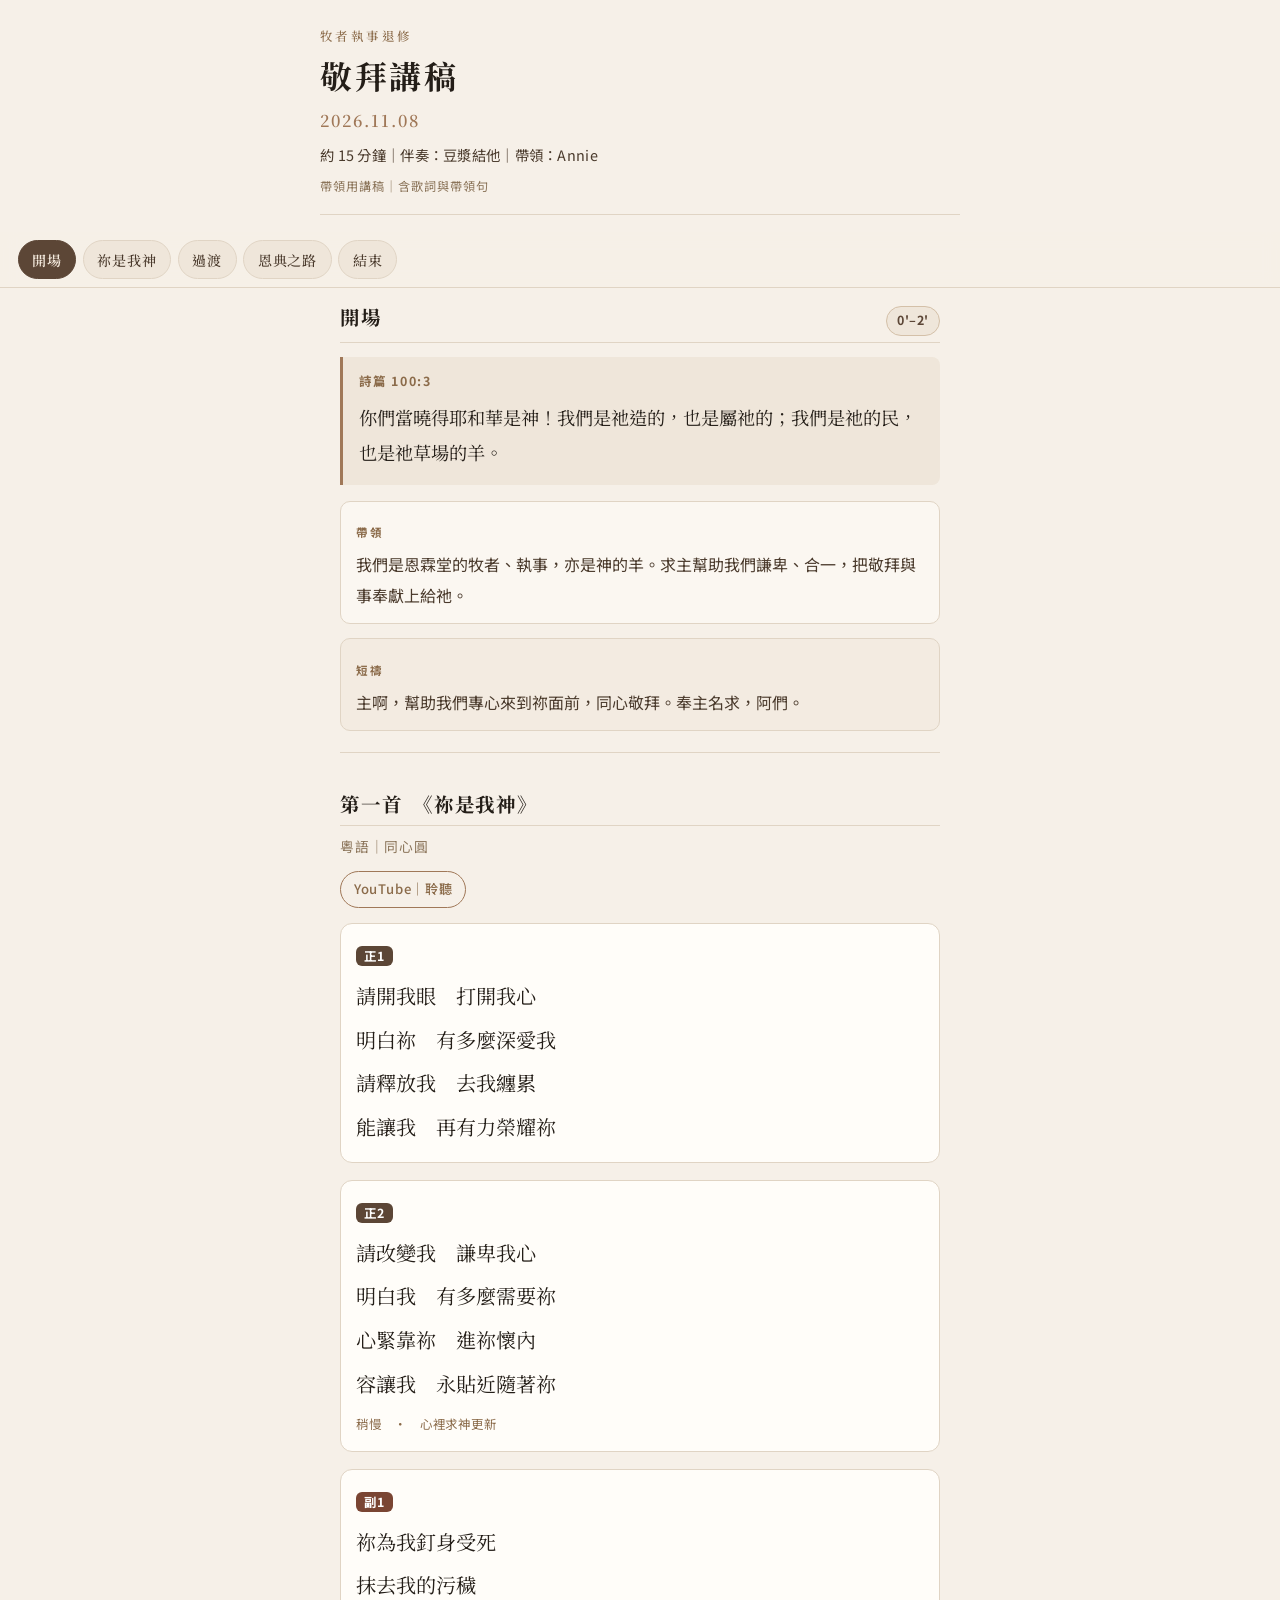
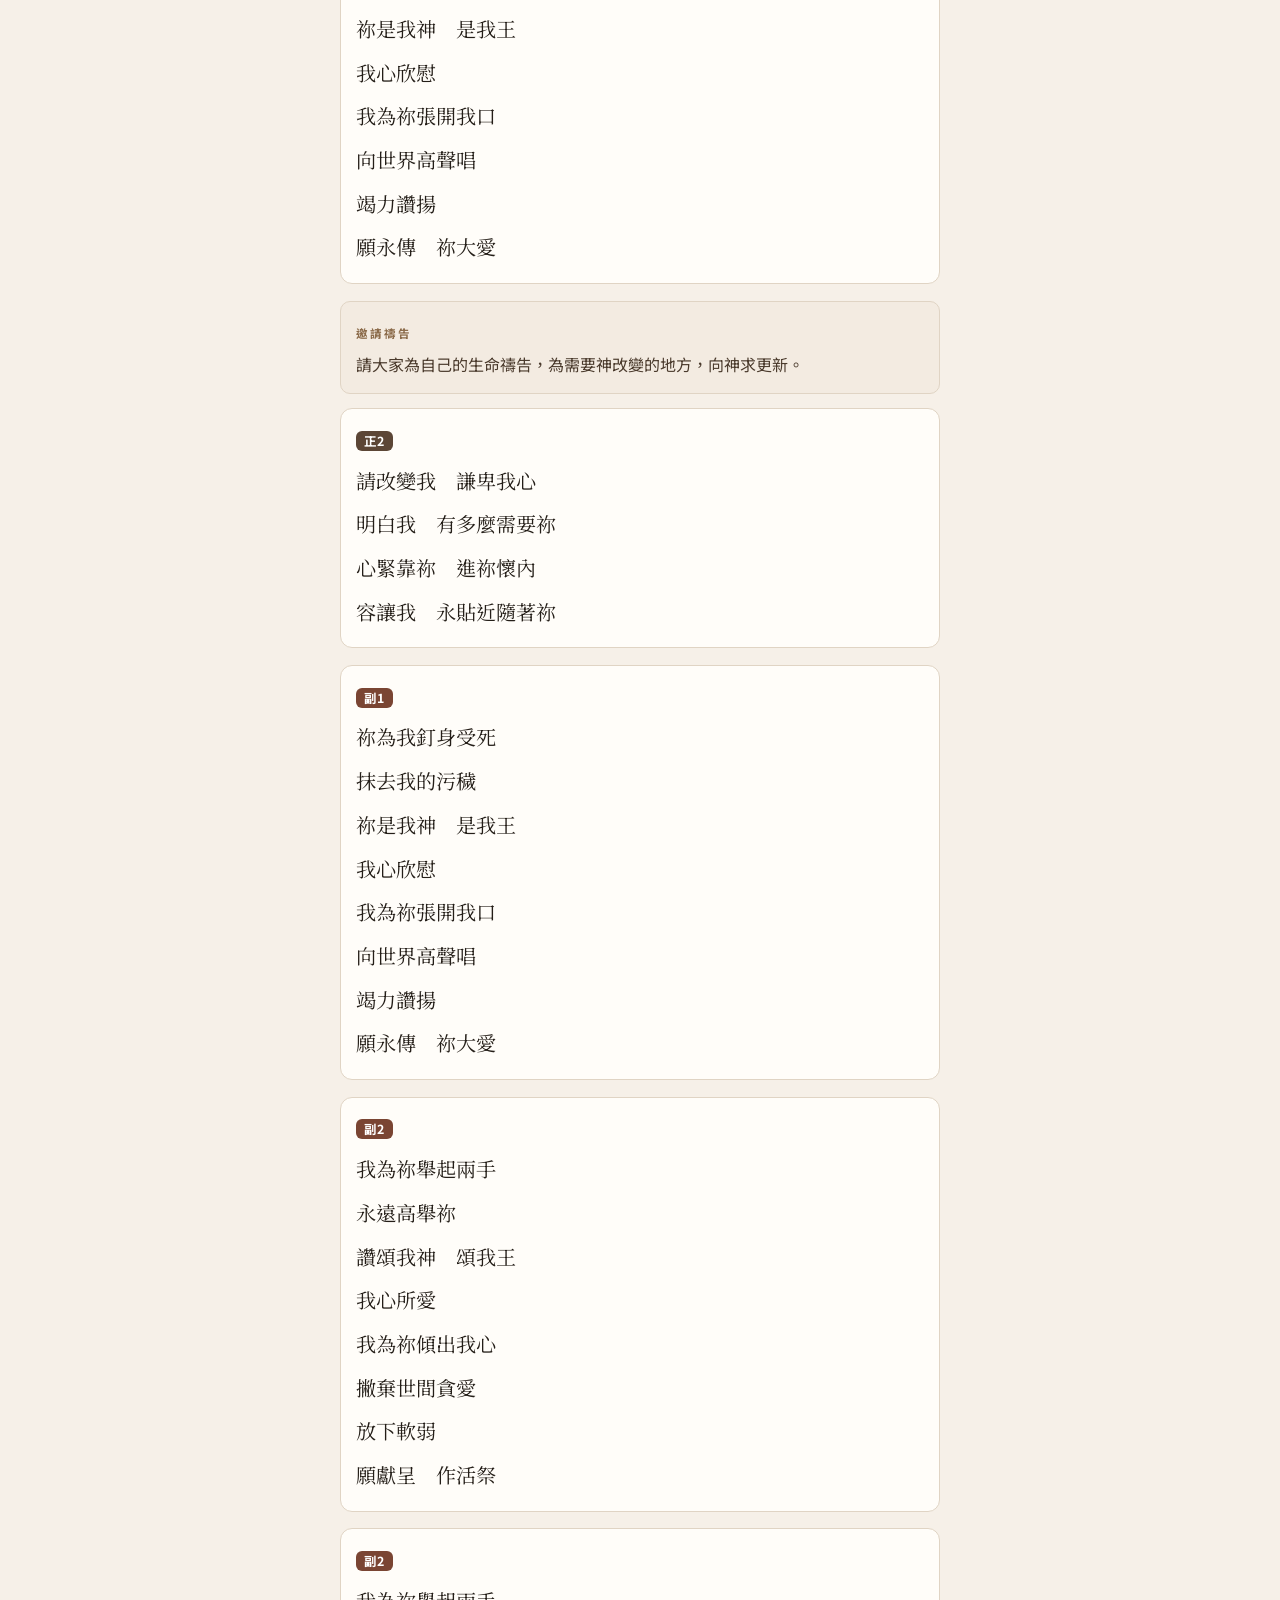
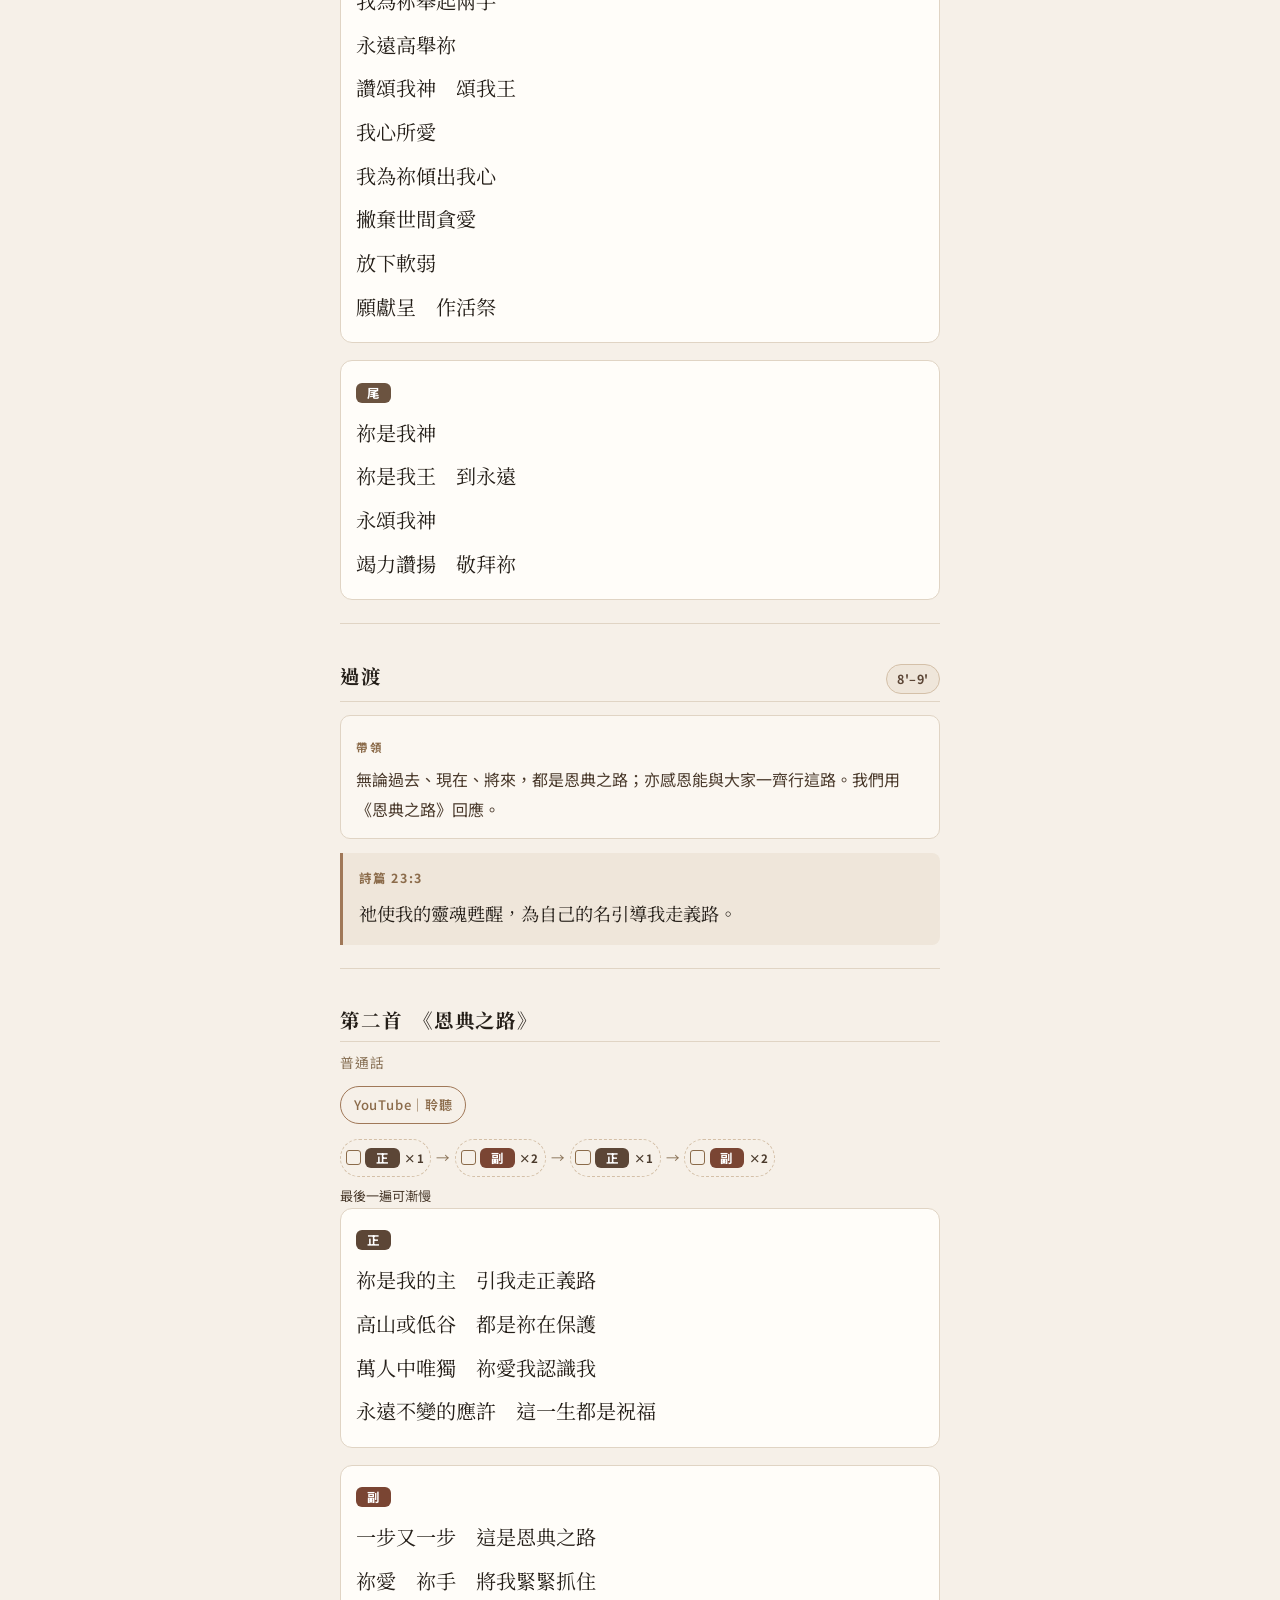
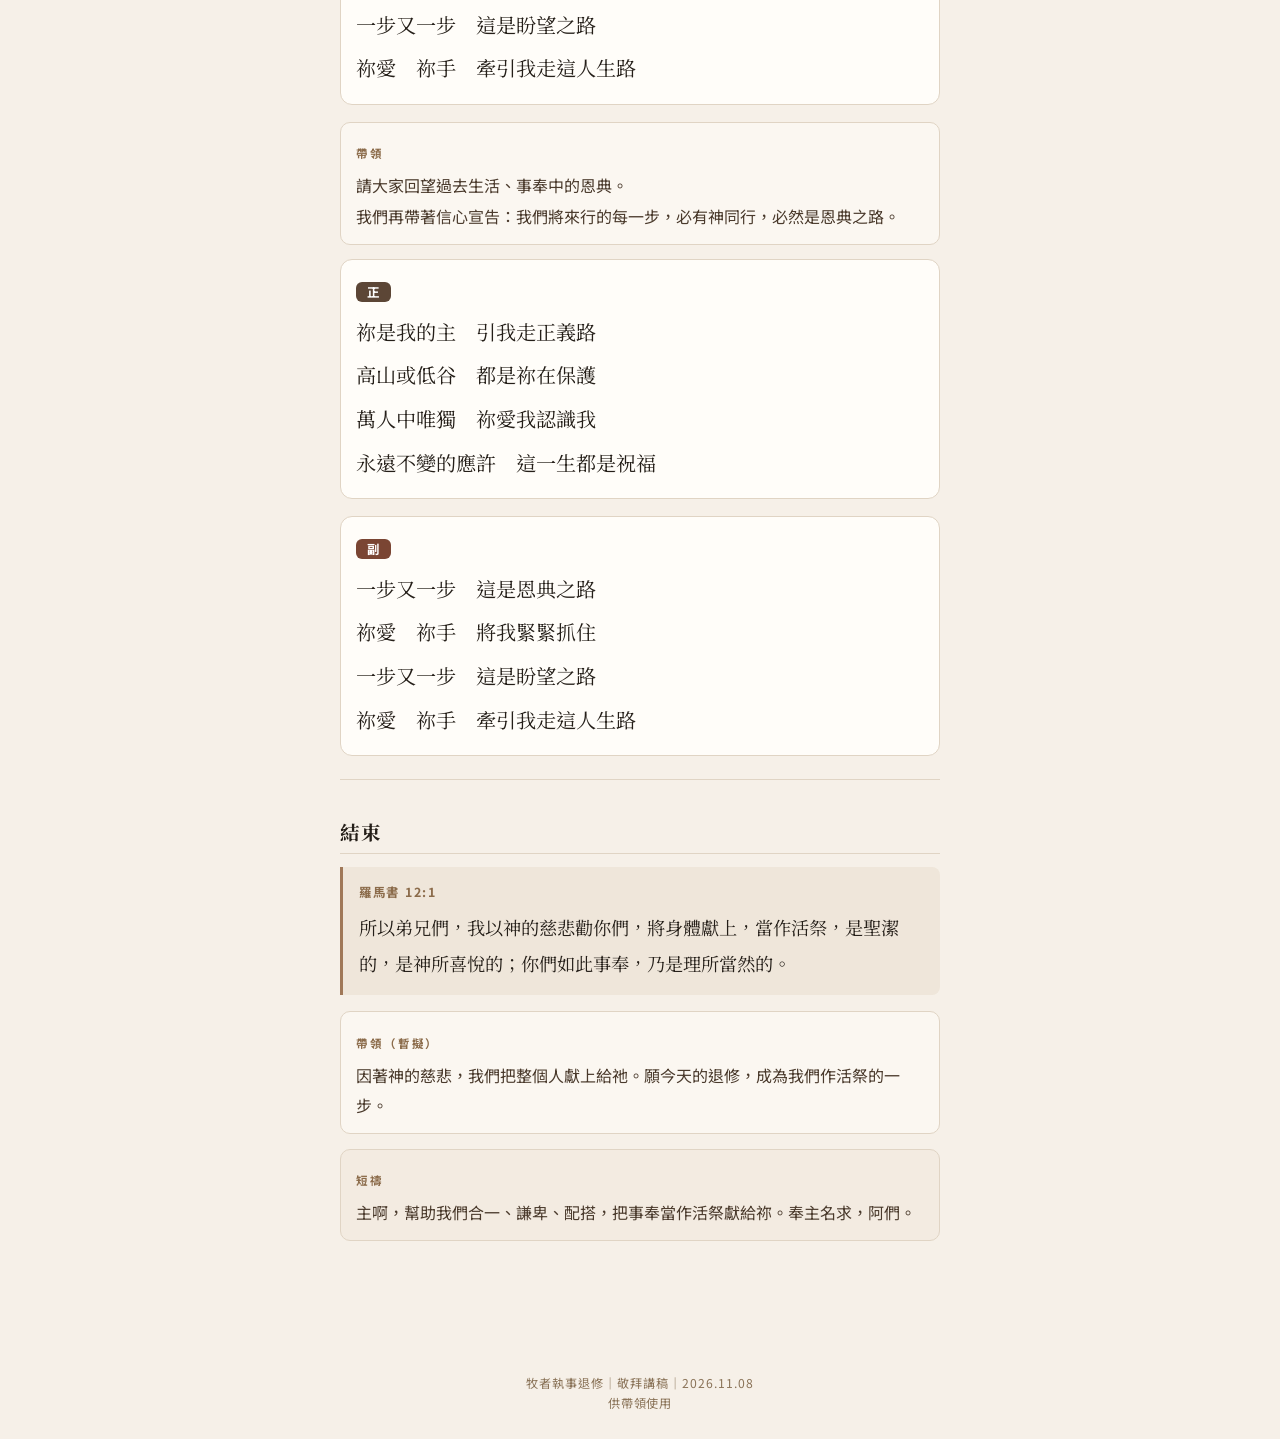
==== index.html @ 61a7cfb9 "Remove song1 opening lead-in line" ====
<!DOCTYPE html>
<html lang="zh-Hant">
<head>
  <meta charset="UTF-8" />
  <meta name="viewport" content="width=device-width, initial-scale=1, viewport-fit=cover" />
  <meta name="theme-color" content="#5c4636" />
  <meta name="apple-mobile-web-app-capable" content="yes" />
  <meta name="apple-mobile-web-app-status-bar-style" content="default" />
  <meta name="description" content="牧者執事退修｜敬拜講稿｜2026.11.08｜帶領：Annie" />
  <title>牧者執事退修｜敬拜講稿｜2026.11.08</title>
  <link rel="preconnect" href="https://fonts.googleapis.com" />
  <link rel="preconnect" href="https://fonts.gstatic.com" crossorigin />
  <link href="https://fonts.googleapis.com/css2?family=Noto+Sans+TC:wght@400;500;700&family=Noto+Serif+TC:wght@400;600;700&display=swap" rel="stylesheet" />
  <link rel="stylesheet" href="styles.css?v=20261108g" />
</head>
<body>
  <header class="app-header" id="top">
    <div class="header-inner">
      <p class="eyebrow">牧者執事退修</p>
      <h1 class="app-title">敬拜講稿</h1>
      <p class="app-date">2026.11.08</p>
      <p class="app-meta">約 15 分鐘｜伴奏：豆漿結他｜帶領：Annie</p>
      <p class="app-note">帶領用講稿｜含歌詞與帶領句</p>
    </div>
  </header>

  <nav class="nav-chips" id="nav" aria-label="快速導覽">
    <a href="#open">開場</a>
    <a href="#song1">祢是我神</a>
    <a href="#transit">過渡</a>
    <a href="#song2">恩典之路</a>
    <a href="#close">結束</a>
  </nav>

  <main>
    <!-- 開場 -->
    <section class="section" id="open">
      <div class="section-head">
        <h2 class="section-title">開場</h2>
        <span class="time-badge">0'–2'</span>
      </div>

      <blockquote class="scripture">
        <cite>詩篇 100:3</cite>
        <p>你們當曉得耶和華是神！我們是祂造的，也是屬祂的；我們是祂的民，也是祂草場的羊。</p>
      </blockquote>

      <div class="cue">
        <span class="cue-label">帶領</span>
        <p>我們是恩霖堂的牧者、執事，亦是神的羊。求主幫助我們謙卑、合一，把敬拜與事奉獻上給祂。</p>
      </div>

      <div class="cue cue-pray">
        <span class="cue-label">短禱</span>
        <p>主啊，幫助我們專心來到祢面前，同心敬拜。奉主名求，阿們。</p>
      </div>
    </section>

    <!-- 第一首 -->
    <section class="section song-section" id="song1">
      <div class="section-head">
        <h2 class="section-title">第一首　《祢是我神》</h2>
      </div>
      <p class="song-meta">粵語｜同心圓</p>
      <p class="yt-link"><a href="https://www.youtube.com/watch?v=3ne_YTWSacU" target="_blank" rel="noopener noreferrer">YouTube｜聆聽</a></p>


      <article class="lyric-block" id="lyric-s1-z1">
        <span class="badge badge-zheng">正1</span>
        <div class="lyrics">
          <p>請開我眼　打開我心</p>
          <p>明白祢　有多麼深愛我</p>
          <p>請釋放我　去我纏累</p>
          <p>能讓我　再有力榮耀祢</p>
        </div>
      </article>

      <article class="lyric-block" id="lyric-s1-z2a">
        <span class="badge badge-zheng">正2</span>
        <div class="lyrics">
          <p>請改變我　謙卑我心</p>
          <p>明白我　有多麼需要祢</p>
          <p>心緊靠祢　進祢懷內</p>
          <p>容讓我　永貼近隨著祢</p>
        </div>
        <p class="lyric-hint">稍慢　·　心裡求神更新</p>
      </article>

      <article class="lyric-block" id="lyric-s1-f1a">
        <span class="badge badge-fu">副1</span>
        <div class="lyrics">
          <p>祢為我釘身受死</p>
          <p>抹去我的污穢</p>
          <p>祢是我神　是我王</p>
          <p>我心欣慰</p>
          <p>我為祢張開我口</p>
          <p>向世界高聲唱</p>
          <p>竭力讚揚</p>
          <p>願永傳　祢大愛</p>
        </div>
      </article>

      <div class="cue cue-pray">
        <span class="cue-label">邀請禱告</span>
        <p>請大家為自己的生命禱告，為需要神改變的地方，向神求更新。</p>
      </div>

      <article class="lyric-block" id="lyric-s1-z2b">
        <span class="badge badge-zheng">正2</span>
        <div class="lyrics">
          <p>請改變我　謙卑我心</p>
          <p>明白我　有多麼需要祢</p>
          <p>心緊靠祢　進祢懷內</p>
          <p>容讓我　永貼近隨著祢</p>
        </div>
      </article>

      <article class="lyric-block" id="lyric-s1-f1b">
        <span class="badge badge-fu">副1</span>
        <div class="lyrics">
          <p>祢為我釘身受死</p>
          <p>抹去我的污穢</p>
          <p>祢是我神　是我王</p>
          <p>我心欣慰</p>
          <p>我為祢張開我口</p>
          <p>向世界高聲唱</p>
          <p>竭力讚揚</p>
          <p>願永傳　祢大愛</p>
        </div>
      </article>

      <article class="lyric-block" id="lyric-s1-f2a">
        <span class="badge badge-fu">副2</span>
        <div class="lyrics">
          <p>我為祢舉起兩手</p>
          <p>永遠高舉祢</p>
          <p>讚頌我神　頌我王</p>
          <p>我心所愛</p>
          <p>我為祢傾出我心</p>
          <p>撇棄世間貪愛</p>
          <p>放下軟弱</p>
          <p>願獻呈　作活祭</p>
        </div>
      </article>

      <article class="lyric-block" id="lyric-s1-f2b">
        <span class="badge badge-fu">副2</span>
        <div class="lyrics">
          <p>我為祢舉起兩手</p>
          <p>永遠高舉祢</p>
          <p>讚頌我神　頌我王</p>
          <p>我心所愛</p>
          <p>我為祢傾出我心</p>
          <p>撇棄世間貪愛</p>
          <p>放下軟弱</p>
          <p>願獻呈　作活祭</p>
        </div>
      </article>

      <article class="lyric-block" id="lyric-s1-end">
        <span class="badge badge-end">尾</span>
        <div class="lyrics">
          <p>祢是我神</p>
          <p>祢是我王　到永遠</p>
          <p>永頌我神</p>
          <p>竭力讚揚　敬拜祢</p>
        </div>
      </article>
    </section>

    <!-- 過渡 -->
    <section class="section" id="transit">
      <div class="section-head">
        <h2 class="section-title">過渡</h2>
        <span class="time-badge">8'–9'</span>
      </div>

      <div class="cue">
        <span class="cue-label">帶領</span>
        <p>無論過去、現在、將來，都是恩典之路；亦感恩能與大家一齊行這路。我們用《恩典之路》回應。</p>
      </div>

      <blockquote class="scripture">
        <cite>詩篇 23:3</cite>
        <p>祂使我的靈魂甦醒，為自己的名引導我走義路。</p>
      </blockquote>
    </section>

    <!-- 第二首 -->
    <section class="section song-section" id="song2">
      <div class="section-head">
        <h2 class="section-title">第二首　《恩典之路》</h2>
      </div>
      <p class="song-meta">普通話</p>
      <p class="yt-link"><a href="https://www.youtube.com/watch?v=YaJ5gof0YNQ" target="_blank" rel="noopener noreferrer">YouTube｜聆聽</a></p>

        <ol class="order-list">
          <li><button type="button" class="order-step" data-target="lyric-s2-z" aria-pressed="false"><span class="step-mark" aria-hidden="true"></span><span class="badge badge-zheng">正</span><span class="step-count">×1</span></button></li>
          <li class="order-arrow" aria-hidden="true">→</li>
          <li><button type="button" class="order-step" data-target="lyric-s2-f" aria-pressed="false"><span class="step-mark" aria-hidden="true"></span><span class="badge badge-fu">副</span><span class="step-count">×2</span></button></li>
          <li class="order-arrow" aria-hidden="true">→</li>
          <li><button type="button" class="order-step" data-target="lyric-s2-z" aria-pressed="false"><span class="step-mark" aria-hidden="true"></span><span class="badge badge-zheng">正</span><span class="step-count">×1</span></button></li>
          <li class="order-arrow" aria-hidden="true">→</li>
          <li><button type="button" class="order-step" data-target="lyric-s2-f" aria-pressed="false"><span class="step-mark" aria-hidden="true"></span><span class="badge badge-fu">副</span><span class="step-count">×2</span></button></li>
        </ol>
        <p class="order-note">最後一遍可漸慢</p>
      </div>

      <article class="lyric-block" id="lyric-s2-za">
        <span class="badge badge-zheng">正</span>
        <div class="lyrics">
          <p>祢是我的主　引我走正義路</p>
          <p>高山或低谷　都是祢在保護</p>
          <p>萬人中唯獨　祢愛我認識我</p>
          <p>永遠不變的應許　這一生都是祝福</p>
        </div>
      </article>

      <article class="lyric-block" id="lyric-s2-fa">
        <span class="badge badge-fu">副</span>
        <div class="lyrics">
          <p>一步又一步　這是恩典之路</p>
          <p>祢愛　祢手　將我緊緊抓住</p>
          <p>一步又一步　這是盼望之路</p>
          <p>祢愛　祢手　牽引我走這人生路</p>
        </div>
      </article>

      <div class="cue">
        <span class="cue-label">帶領</span>
        <p>請大家回望過去生活、事奉中的恩典。</p>
        <p>我們再帶著信心宣告：我們將來行的每一步，必有神同行，必然是恩典之路。</p>
      </div>

      <article class="lyric-block" id="lyric-s2-zb">
        <span class="badge badge-zheng">正</span>
        <div class="lyrics">
          <p>祢是我的主　引我走正義路</p>
          <p>高山或低谷　都是祢在保護</p>
          <p>萬人中唯獨　祢愛我認識我</p>
          <p>永遠不變的應許　這一生都是祝福</p>
        </div>
      </article>

      <article class="lyric-block" id="lyric-s2-fb">
        <span class="badge badge-fu">副</span>
        <div class="lyrics">
          <p>一步又一步　這是恩典之路</p>
          <p>祢愛　祢手　將我緊緊抓住</p>
          <p>一步又一步　這是盼望之路</p>
          <p>祢愛　祢手　牽引我走這人生路</p>
        </div>
      </article>
    </section>

    <!-- 結束 -->
    <section class="section" id="close">
      <div class="section-head">
        <h2 class="section-title">結束</h2>
      </div>

      <blockquote class="scripture">
        <cite>羅馬書 12:1</cite>
        <p>所以弟兄們，我以神的慈悲勸你們，將身體獻上，當作活祭，是聖潔的，是神所喜悅的；你們如此事奉，乃是理所當然的。</p>
      </blockquote>

      <div class="cue">
        <span class="cue-label">帶領（暫擬）</span>
        <p>因著神的慈悲，我們把整個人獻上給祂。願今天的退修，成為我們作活祭的一步。</p>
      </div>

      <div class="cue cue-pray">
        <span class="cue-label">短禱</span>
        <p>主啊，幫助我們合一、謙卑、配搭，把事奉當作活祭獻給祢。奉主名求，阿們。</p>
      </div>
    </section>
  </main>

  <footer class="app-footer">
    <p>牧者執事退修｜敬拜講稿｜2026.11.08</p>
    <p>供帶領使用</p>
  </footer>

  <script src="app.js?v=20261108g"></script>
</body>
</html>
---- styles.css ----
/* 牧者執事退修｜敬拜講稿｜2026.11.08｜帶領用手機講稿 */
:root {
  --paper: #F6F0E8;
  --paper-soft: #efe6da;
  --ink: #241e18;
  --ink-soft: #4a3a2c;
  --muted: #8a7358;
  --spine: #5c4636;
  --spine-text: #f3e9dc;
  --accent: #a07858;
  --accent-deep: #8b6b4a;
  --fu: #7a4533;
  --end: #6b5340;
  --rule: #e0d4c4;
  --line: #d4c0a8;
  --now: #d9c4a0;
  --serif: "Noto Serif TC", "Songti TC", "PMingLiU", "MingLiU", "Source Han Serif TC", serif;
  --sans: "Noto Sans TC", "PingFang TC", "Microsoft JhengHei", "Helvetica Neue", sans-serif;
  --safe-top: env(safe-area-inset-top, 0px);
  --safe-bottom: env(safe-area-inset-bottom, 0px);
  --nav-h: 3.6rem;
}

*, *::before, *::after { box-sizing: border-box; }

html {
  scroll-behavior: smooth;
  -webkit-text-size-adjust: 100%;
  scroll-padding-top: calc(var(--nav-h) + 0.85rem + var(--safe-top));
}

body {
  margin: 0;
  overflow-x: hidden;
  background: var(--paper);
  color: var(--ink);
  font-family: var(--sans);
  font-size: 17px;
  line-height: 1.85;
  min-height: 100dvh;
}

a { color: var(--accent-deep); }

/* —— Header —— */
.app-header {
  padding: calc(1.55rem + var(--safe-top)) 1.25rem 1.05rem;
}
.header-inner {
  max-width: 640px;
  margin: 0 auto;
  padding-bottom: 1.05rem;
  border-bottom: 1px solid var(--rule);
}
.eyebrow {
  margin: 0 0 0.4rem;
  font-family: var(--serif);
  font-size: 0.78rem;
  font-weight: 500;
  letter-spacing: 0.28em;
  color: var(--accent-deep);
}
.app-title {
  margin: 0;
  font-family: var(--serif);
  font-weight: 700;
  font-size: 1.85rem;
  line-height: 1.35;
  letter-spacing: 0.08em;
  color: var(--ink);
}
.app-date {
  margin: 0.45rem 0 0;
  font-family: var(--serif);
  font-size: 1.02rem;
  font-weight: 600;
  letter-spacing: 0.12em;
  color: var(--accent);
}
.app-meta {
  margin: 0.45rem 0 0;
  font-size: 0.9rem;
  color: var(--ink-soft);
  letter-spacing: 0.02em;
}
.app-note {
  margin: 0.4rem 0 0;
  font-size: 0.76rem;
  color: var(--muted);
  letter-spacing: 0.08em;
}

/* —— Sticky nav —— */
.nav-chips {
  position: sticky;
  top: 0;
  z-index: 70;
  display: flex;
  flex-wrap: nowrap;
  gap: 0.4rem;
  margin: 0;
  padding: 0.5rem 1.1rem;
  padding-top: calc(0.5rem + var(--safe-top));
  overflow-x: auto;
  -webkit-overflow-scrolling: touch;
  scrollbar-width: none;
  background: rgba(246, 240, 232, 0.96);
  border-bottom: 1px solid var(--rule);
  backdrop-filter: blur(8px);
  -webkit-backdrop-filter: blur(8px);
}
.nav-chips::-webkit-scrollbar { display: none; }
.nav-chips a {
  flex: 0 0 auto;
  display: inline-flex;
  align-items: center;
  min-height: 2.4rem;
  padding: 0.35rem 0.85rem;
  text-decoration: none;
  font-family: var(--serif);
  font-size: 0.88rem;
  font-weight: 500;
  letter-spacing: 0.06em;
  color: var(--ink-soft);
  background: var(--paper-soft);
  border: 1px solid var(--rule);
  border-radius: 999px;
  white-space: nowrap;
  -webkit-tap-highlight-color: transparent;
}
.nav-chips a.active {
  color: var(--spine-text);
  font-weight: 600;
  background: var(--spine);
  border-color: var(--spine);
}
.nav-chips a:focus-visible {
  outline: 2px solid var(--accent-deep);
  outline-offset: 2px;
}

/* —— Page body —— */
main {
  max-width: 640px;
  margin: 0 auto;
  padding: 1rem 1.25rem calc(4.5rem + var(--safe-bottom));
}

.section {
  scroll-margin-top: calc(var(--nav-h) + 0.85rem + var(--safe-top));
  margin: 0 0 2.4rem;
  padding-bottom: 0.4rem;
  border-bottom: 1px solid var(--rule);
}
.section:last-of-type { border-bottom: none; }

.section-head {
  display: flex;
  align-items: baseline;
  justify-content: space-between;
  gap: 0.75rem;
  margin: 0 0 0.85rem;
  padding-bottom: 0.4rem;
  border-bottom: 1px solid var(--rule);
}
.section-title {
  margin: 0;
  font-family: var(--serif);
  font-size: 1.22rem;
  font-weight: 700;
  letter-spacing: 0.04em;
  color: var(--ink);
  line-height: 1.4;
}
.time-badge {
  flex: 0 0 auto;
  font-size: 0.78rem;
  font-weight: 700;
  letter-spacing: 0.04em;
  color: var(--spine);
  background: var(--paper-soft);
  border: 1px solid var(--line);
  border-radius: 999px;
  padding: 0.15rem 0.65rem;
}

.song-meta {
  margin: -0.35rem 0 0.7rem;
  font-size: 0.86rem;
  color: var(--muted);
  letter-spacing: 0.06em;
}

/* —— Scripture —— */
.scripture {
  margin: 0 0 1rem;
  padding: 0.85rem 1rem;
  background: var(--paper-soft);
  border-left: 3px solid var(--accent);
  border-radius: 0 8px 8px 0;
}
.scripture cite {
  display: block;
  margin: 0 0 0.4rem;
  font-style: normal;
  font-family: var(--sans);
  font-size: 0.78rem;
  font-weight: 700;
  letter-spacing: 0.14em;
  color: var(--accent-deep);
}
.scripture p {
  margin: 0;
  font-family: var(--serif);
  font-size: 1.08rem;
  line-height: 1.95;
  color: var(--ink);
}

/* —— Host cues —— */
.cue {
  margin: 0 0 0.9rem;
  padding: 0.8rem 0.95rem;
  background: #fbf7f1;
  border: 1px solid var(--rule);
  border-radius: 10px;
}
.cue-pray {
  background: #f3ebe1;
}
.cue-label {
  display: inline-block;
  margin: 0 0 0.35rem;
  font-size: 0.72rem;
  font-weight: 700;
  letter-spacing: 0.16em;
  color: var(--accent-deep);
}
.cue p {
  margin: 0;
  font-size: 1rem;
  line-height: 1.9;
  color: var(--ink-soft);
}

/* —— Sing-order checklist —— */
.order-box {
  margin: 0 0 1.25rem;
  padding: 0.85rem 0.9rem 0.75rem;
  background: var(--paper-soft);
  border: 1px solid var(--line);
  border-radius: 12px;
}
.order-head {
  display: flex;
  align-items: center;
  justify-content: space-between;
  gap: 0.75rem;
  margin-bottom: 0.55rem;
}
.order-title {
  margin: 0;
  font-size: 0.78rem;
  font-weight: 700;
  letter-spacing: 0.18em;
  color: var(--accent-deep);
}
.order-reset {
  appearance: none;
  border: 0;
  background: transparent;
  padding: 0.15rem 0.2rem;
  font-family: inherit;
  font-size: 0.76rem;
  color: var(--muted);
  letter-spacing: 0.06em;
  cursor: pointer;
}
.order-reset:focus-visible {
  outline: 2px solid var(--accent-deep);
  outline-offset: 2px;
}
.order-list {
  list-style: none;
  display: flex;
  flex-wrap: wrap;
  align-items: center;
  gap: 0.35rem 0.25rem;
  margin: 0;
  padding: 0;
}
.order-arrow {
  color: var(--muted);
  font-size: 0.85rem;
  padding: 0 0.05rem;
  user-select: none;
}
.order-step {
  display: inline-flex;
  align-items: center;
  gap: 0.28rem;
  min-height: 2.35rem;
  padding: 0.2rem 0.4rem 0.2rem 0.3rem;
  border: 1px dashed var(--line);
  border-radius: 999px;
  background: var(--paper);
  font-family: inherit;
  cursor: pointer;
  -webkit-tap-highlight-color: transparent;
}
.order-step.is-now {
  border-style: solid;
  border-color: var(--spine);
  background: var(--now);
  box-shadow: 0 0 0 2px rgba(92, 70, 54, 0.12);
}
.order-step.is-done {
  opacity: 0.55;
  border-style: solid;
  border-color: var(--rule);
  background: transparent;
}
.order-step.is-done .badge { text-decoration: line-through; }
.step-mark {
  width: 0.95rem;
  height: 0.95rem;
  border: 1.5px solid var(--accent-deep);
  border-radius: 3px;
  background: var(--paper);
  flex: 0 0 auto;
  position: relative;
}
.order-step.is-done .step-mark {
  background: var(--spine);
  border-color: var(--spine);
}
.order-step.is-done .step-mark::after {
  content: "";
  position: absolute;
  left: 0.22rem;
  top: 0.02rem;
  width: 0.28rem;
  height: 0.5rem;
  border: solid var(--spine-text);
  border-width: 0 1.6px 1.6px 0;
  transform: rotate(45deg);
}
.step-count {
  font-size: 0.72rem;
  font-weight: 700;
  color: var(--ink-soft);
  letter-spacing: 0.02em;
}
.order-note {
  margin: 0.55rem 0 0;
  font-size: 0.82rem;
  line-height: 1.7;
  color: var(--ink-soft);
}

/* —— Badges 正／副／尾 —— */
.badge {
  display: inline-flex;
  align-items: center;
  justify-content: center;
  min-width: 2.15rem;
  padding: 0.12rem 0.48rem;
  border-radius: 6px;
  font-family: var(--sans);
  font-size: 0.78rem;
  font-weight: 700;
  letter-spacing: 0.08em;
  line-height: 1.3;
  color: #fff;
}
.badge-zheng { background: var(--spine); }
.badge-fu { background: var(--fu); }
.badge-end { background: var(--end); }

/* —— Lyrics —— */
.lyric-block {
  margin: 0 0 1.05rem;
  padding: 0.85rem 0.95rem 0.95rem;
  background: #fffdf9;
  border: 1px solid var(--rule);
  border-radius: 12px;
}
.lyric-block.is-now {
  border-color: var(--spine);
  box-shadow: 0 0 0 2px rgba(92, 70, 54, 0.1);
  background: #fffaf2;
}
.lyric-block .badge { margin-bottom: 0.55rem; }
.lyrics {
  font-family: var(--serif);
  font-size: 1.18rem;
  line-height: 2.05;
  color: var(--ink);
}
.lyrics p { margin: 0 0 0.15rem; }
.lyrics p:last-child { margin-bottom: 0; }
.lyric-hint {
  margin: 0.55rem 0 0;
  font-size: 0.78rem;
  color: var(--accent-deep);
  letter-spacing: 0.06em;
}

/* —— YouTube —— */
.yt-link { margin: 0 0 0.95rem; }
.yt-link a {
  display: inline-block;
  text-decoration: none;
  font-size: 0.82rem;
  font-weight: 500;
  letter-spacing: 0.06em;
  color: var(--accent-deep);
  padding: 0.35rem 0.8rem;
  border: 1px solid var(--accent);
  border-radius: 999px;
  -webkit-tap-highlight-color: transparent;
}
.yt-link a:hover,
.yt-link a:focus-visible {
  color: var(--spine-text);
  background: var(--accent);
  border-color: var(--accent);
  outline: none;
}

/* —— Footer —— */
.app-footer {
  max-width: 640px;
  margin: 0 auto;
  padding: 0 1.25rem calc(1.6rem + var(--safe-bottom));
  text-align: center;
  color: var(--muted);
  font-size: 0.76rem;
  letter-spacing: 0.08em;
  line-height: 1.7;
}
.app-footer p { margin: 0; }

@media (min-width: 420px) {
  .app-title { font-size: 2rem; }
  .lyrics { font-size: 1.26rem; }
  .scripture p { font-size: 1.14rem; }
}
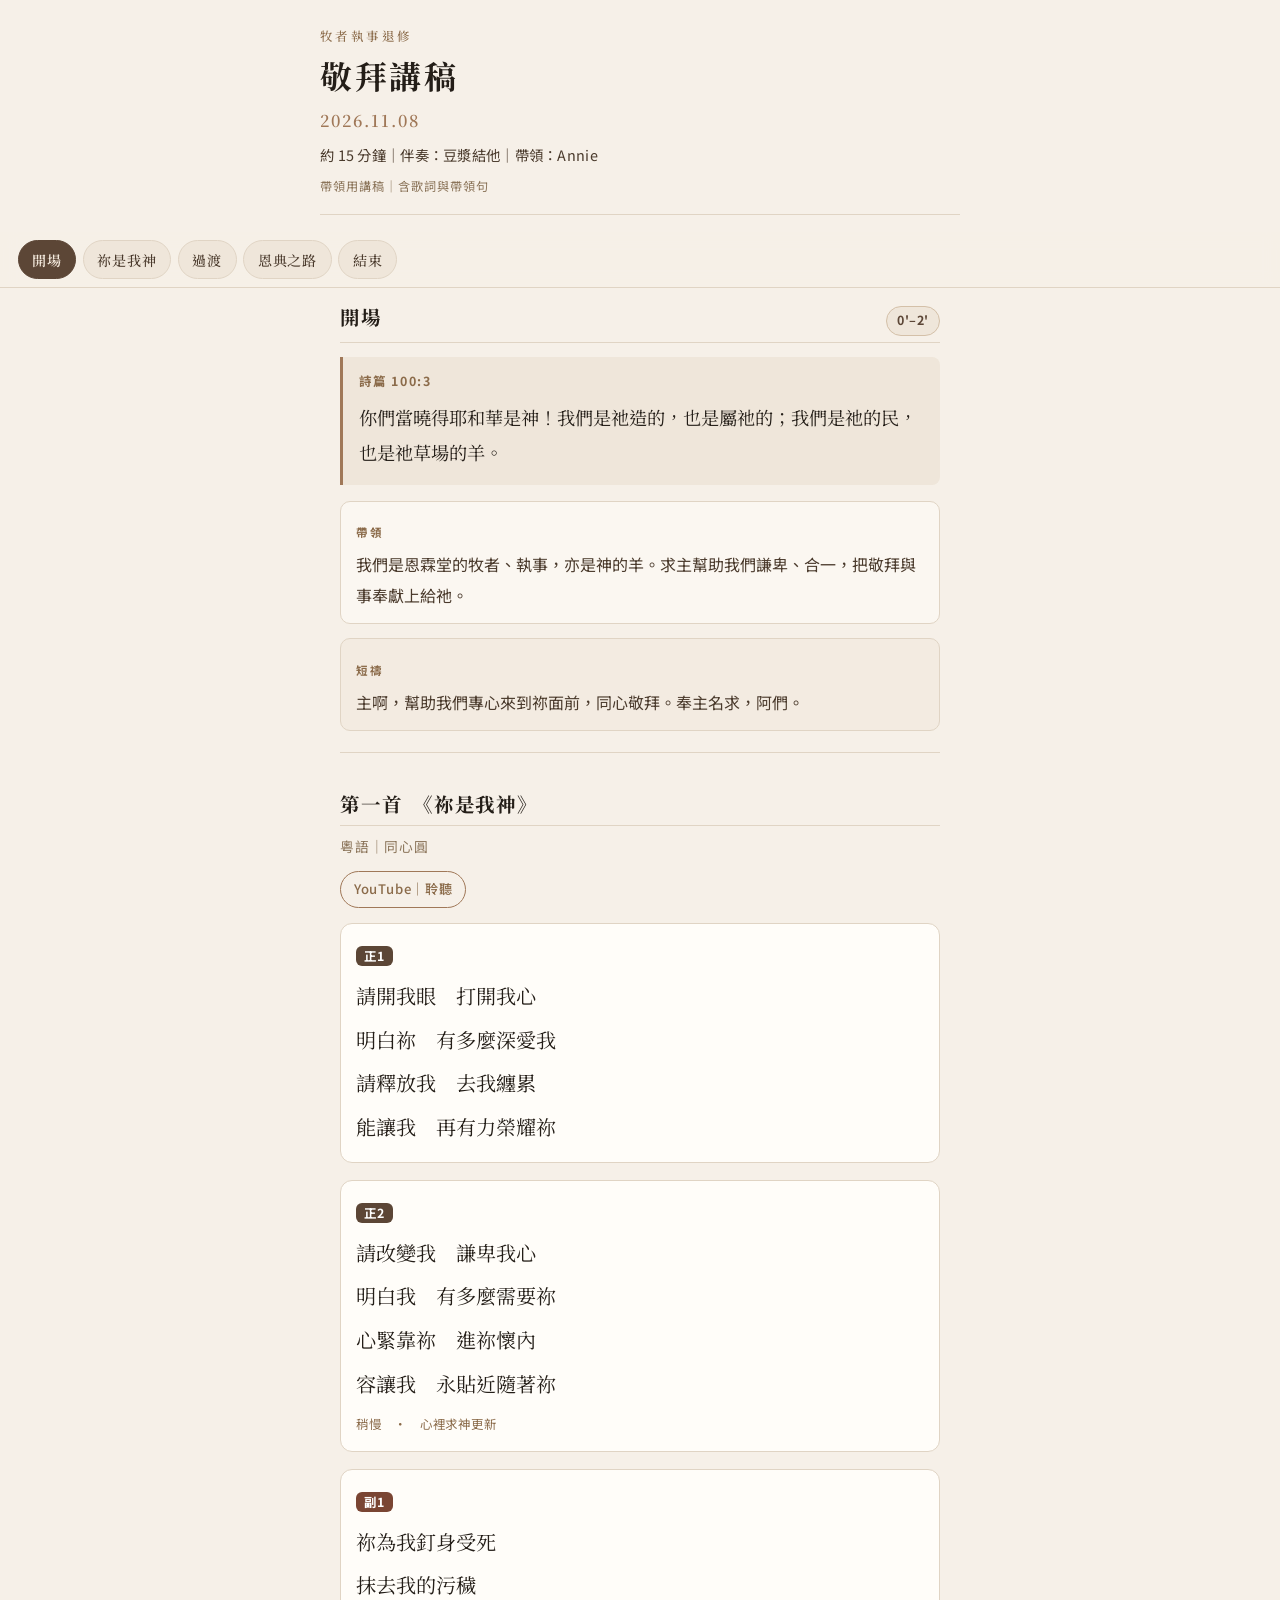
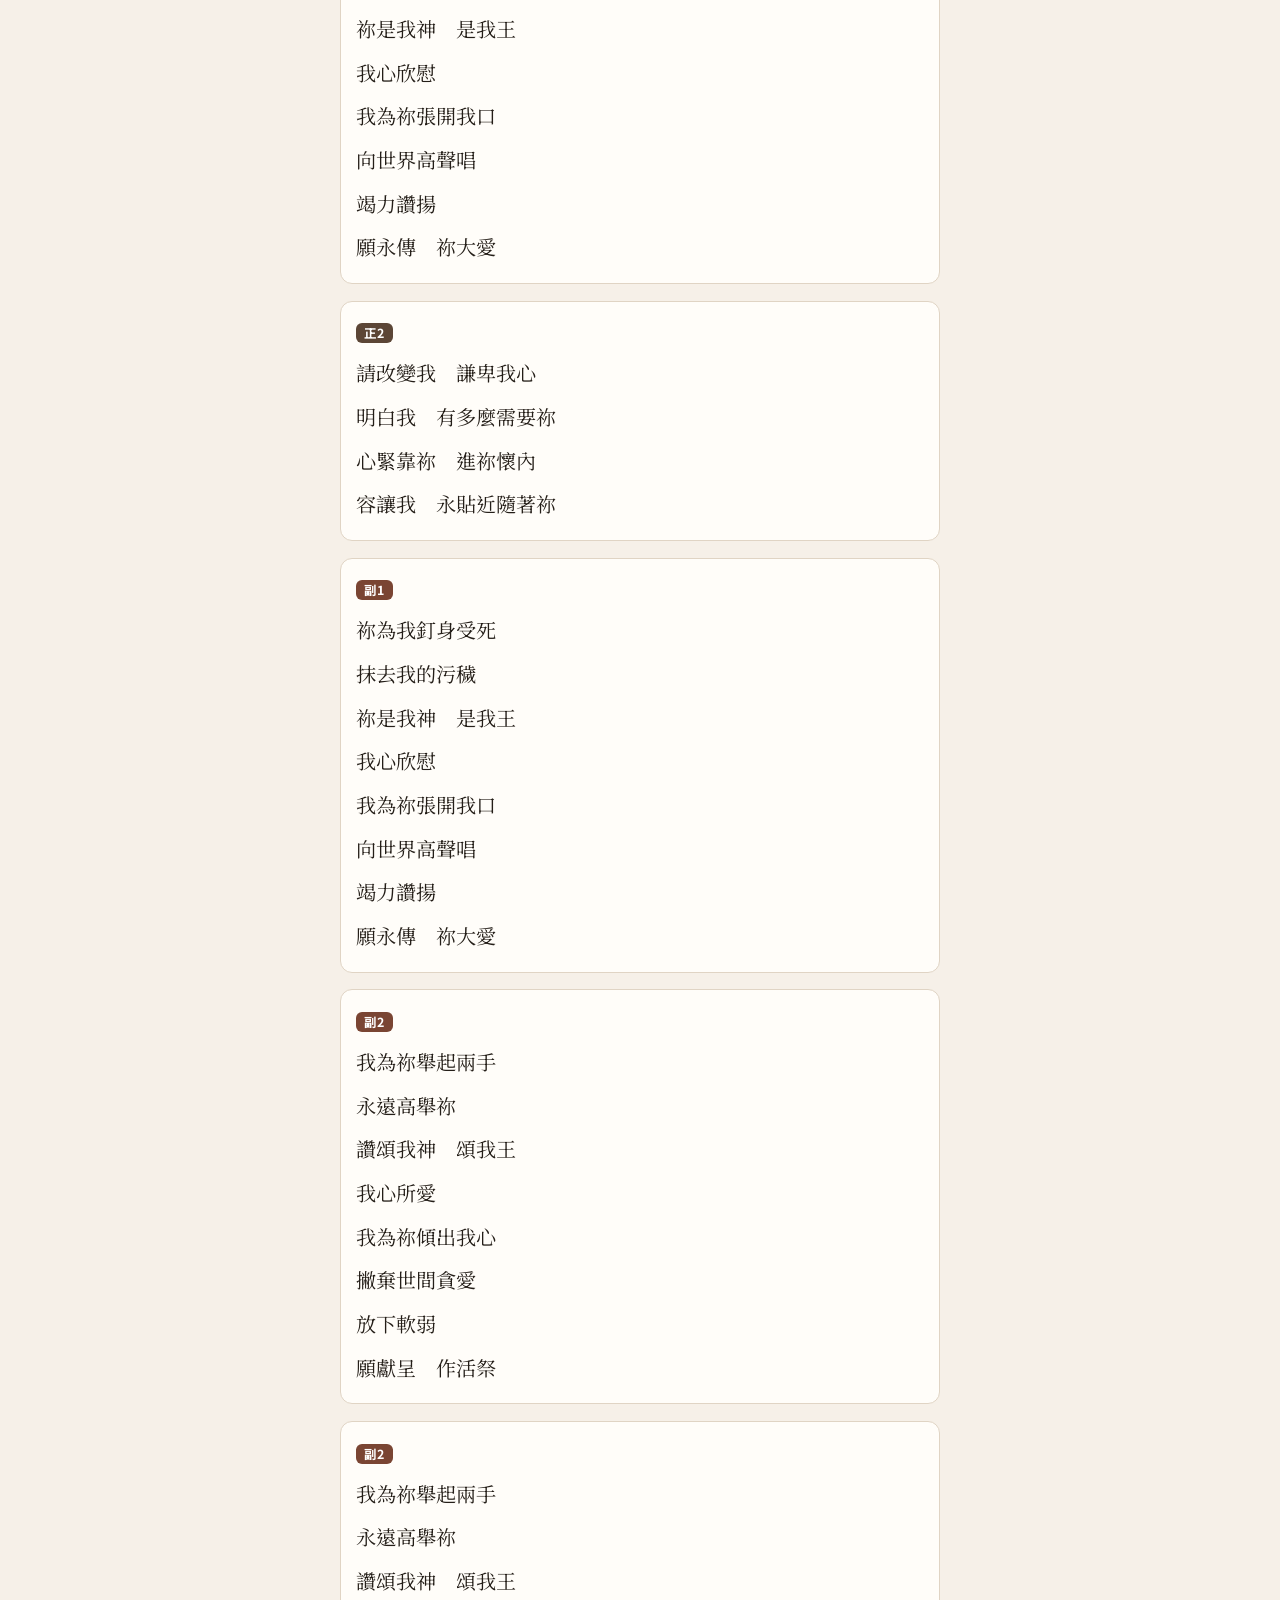
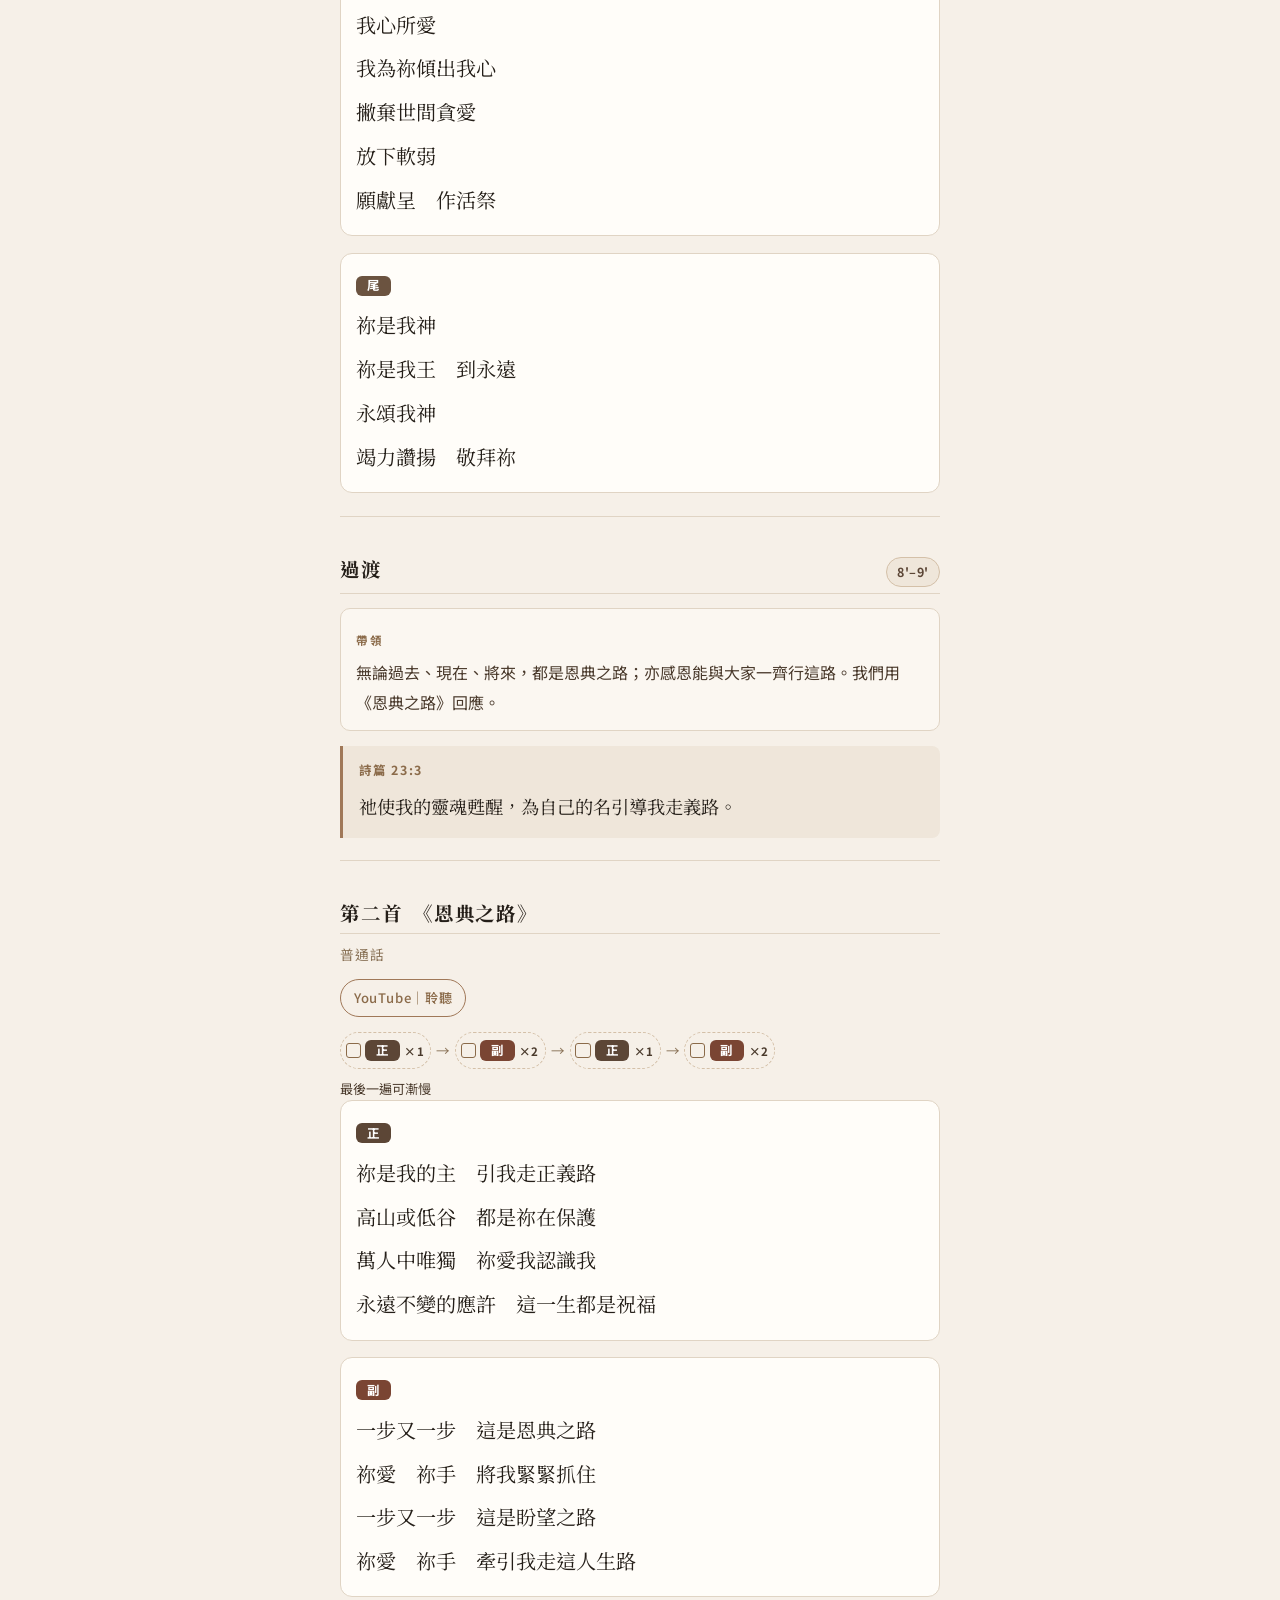
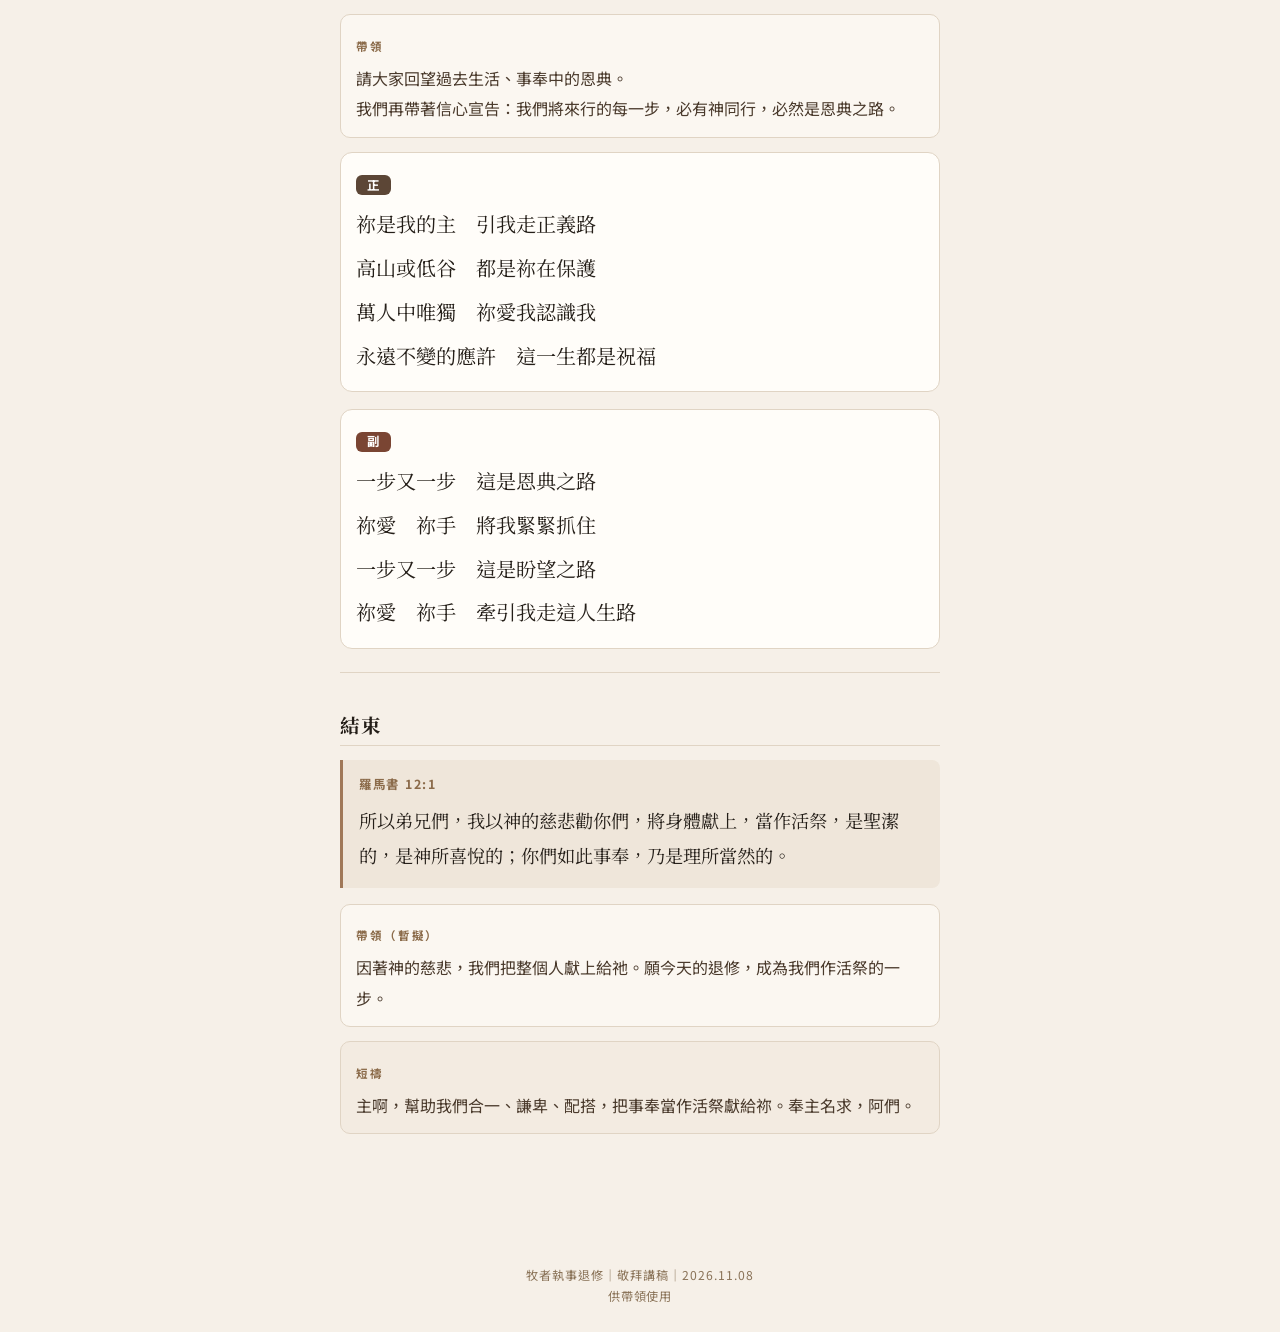
==== commit bd4b2f9b: "Remove mid-song prayer cue from song 1" ====
--- a/index.html
+++ b/index.html
@@ -11,7 +11,7 @@
   <link rel="preconnect" href="https://fonts.googleapis.com" />
   <link rel="preconnect" href="https://fonts.gstatic.com" crossorigin />
   <link href="https://fonts.googleapis.com/css2?family=Noto+Sans+TC:wght@400;500;700&family=Noto+Serif+TC:wght@400;600;700&display=swap" rel="stylesheet" />
-  <link rel="stylesheet" href="styles.css?v=20261108g" />
+  <link rel="stylesheet" href="styles.css?v=20261108h" />
 </head>
 <body>
   <header class="app-header" id="top">
@@ -100,11 +100,6 @@
         </div>
       </article>
 
-      <div class="cue cue-pray">
-        <span class="cue-label">邀請禱告</span>
-        <p>請大家為自己的生命禱告，為需要神改變的地方，向神求更新。</p>
-      </div>
-
       <article class="lyric-block" id="lyric-s1-z2b">
         <span class="badge badge-zheng">正2</span>
         <div class="lyrics">
@@ -281,6 +276,6 @@
     <p>供帶領使用</p>
   </footer>
 
-  <script src="app.js?v=20261108g"></script>
+  <script src="app.js?v=20261108h"></script>
 </body>
 </html>
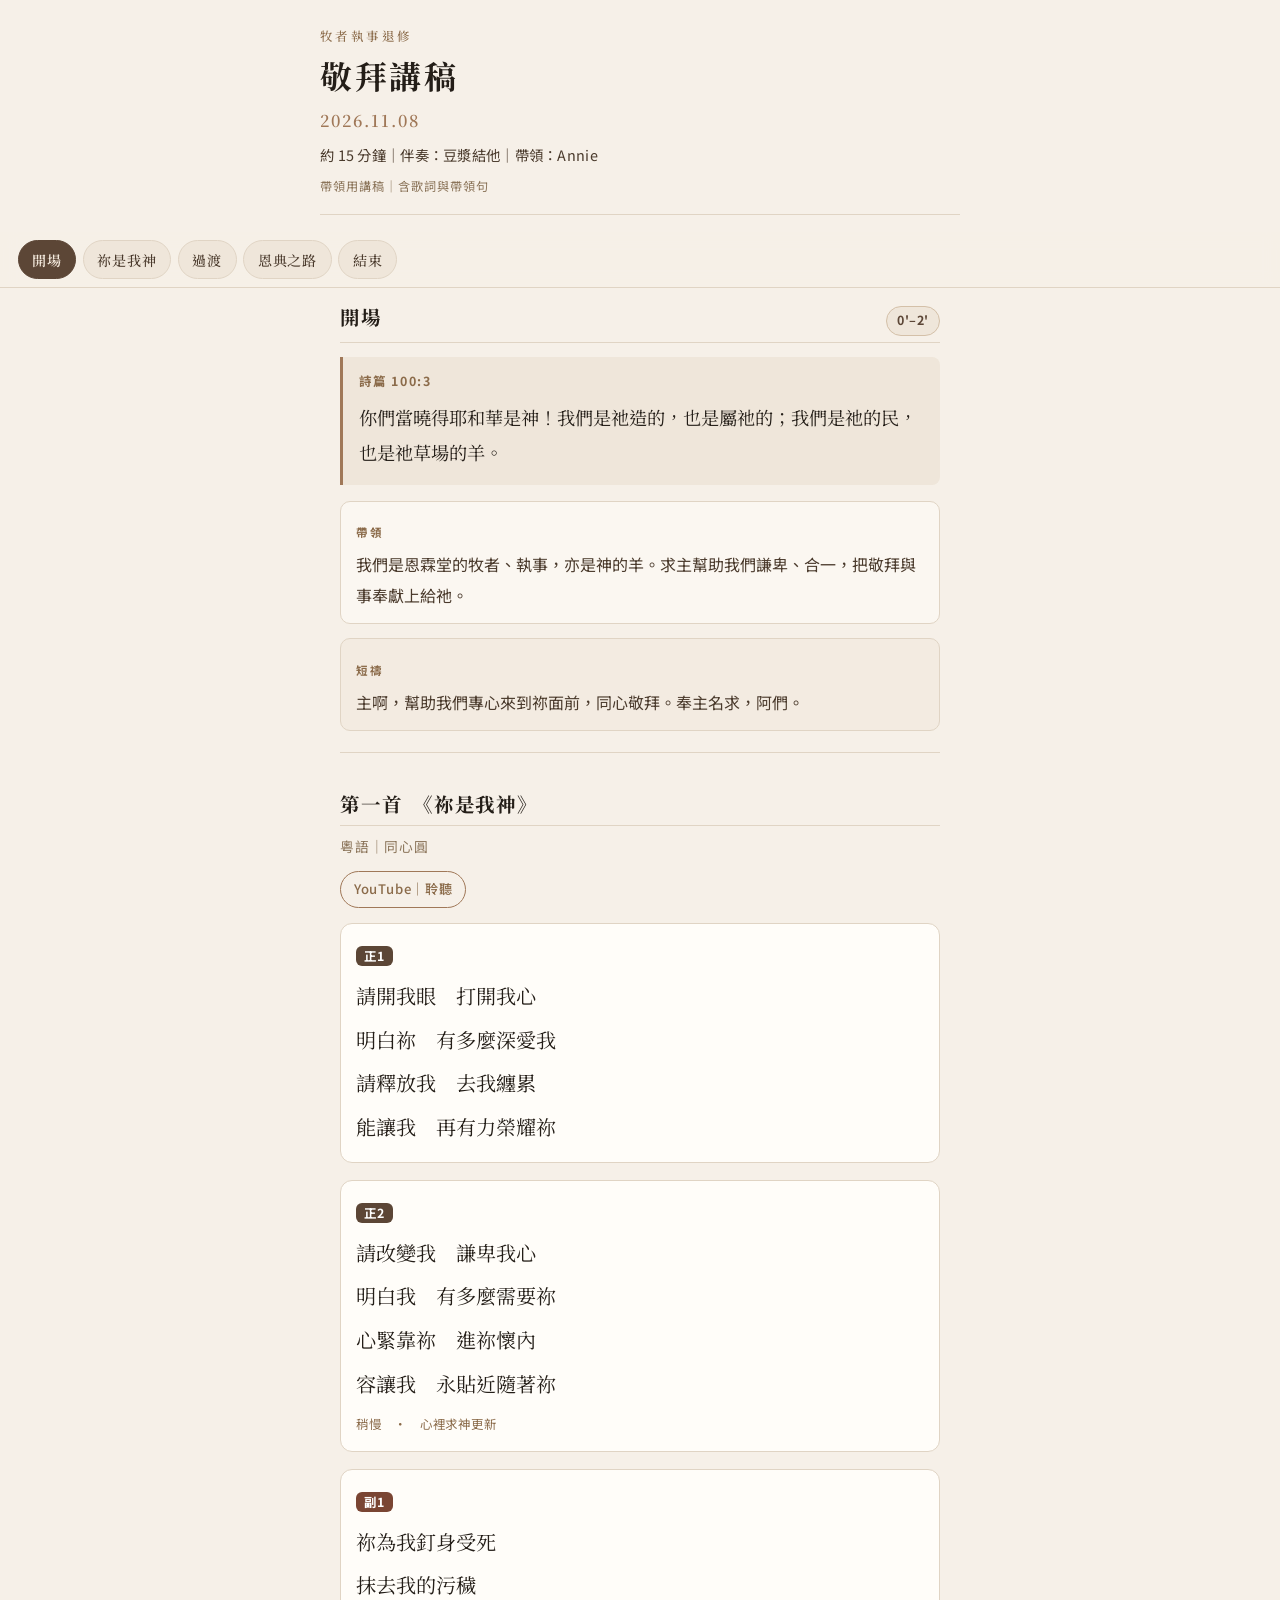
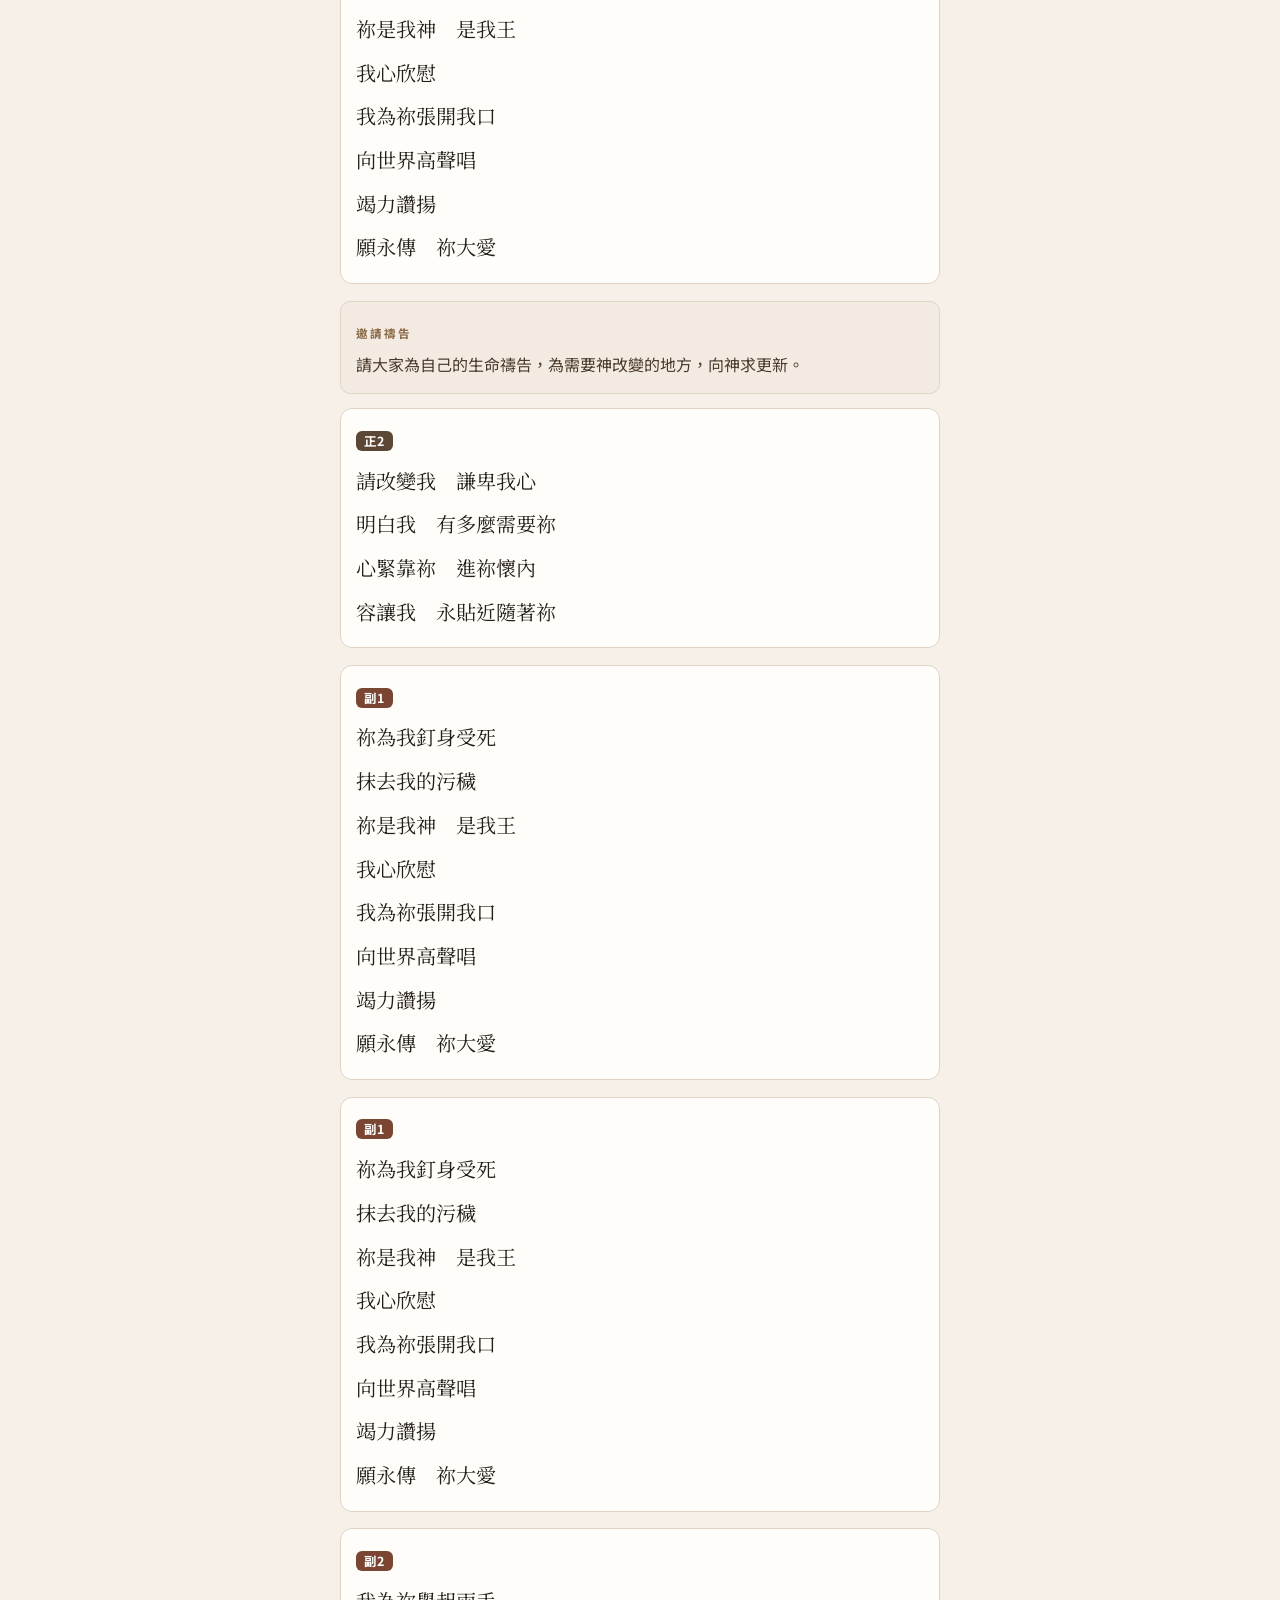
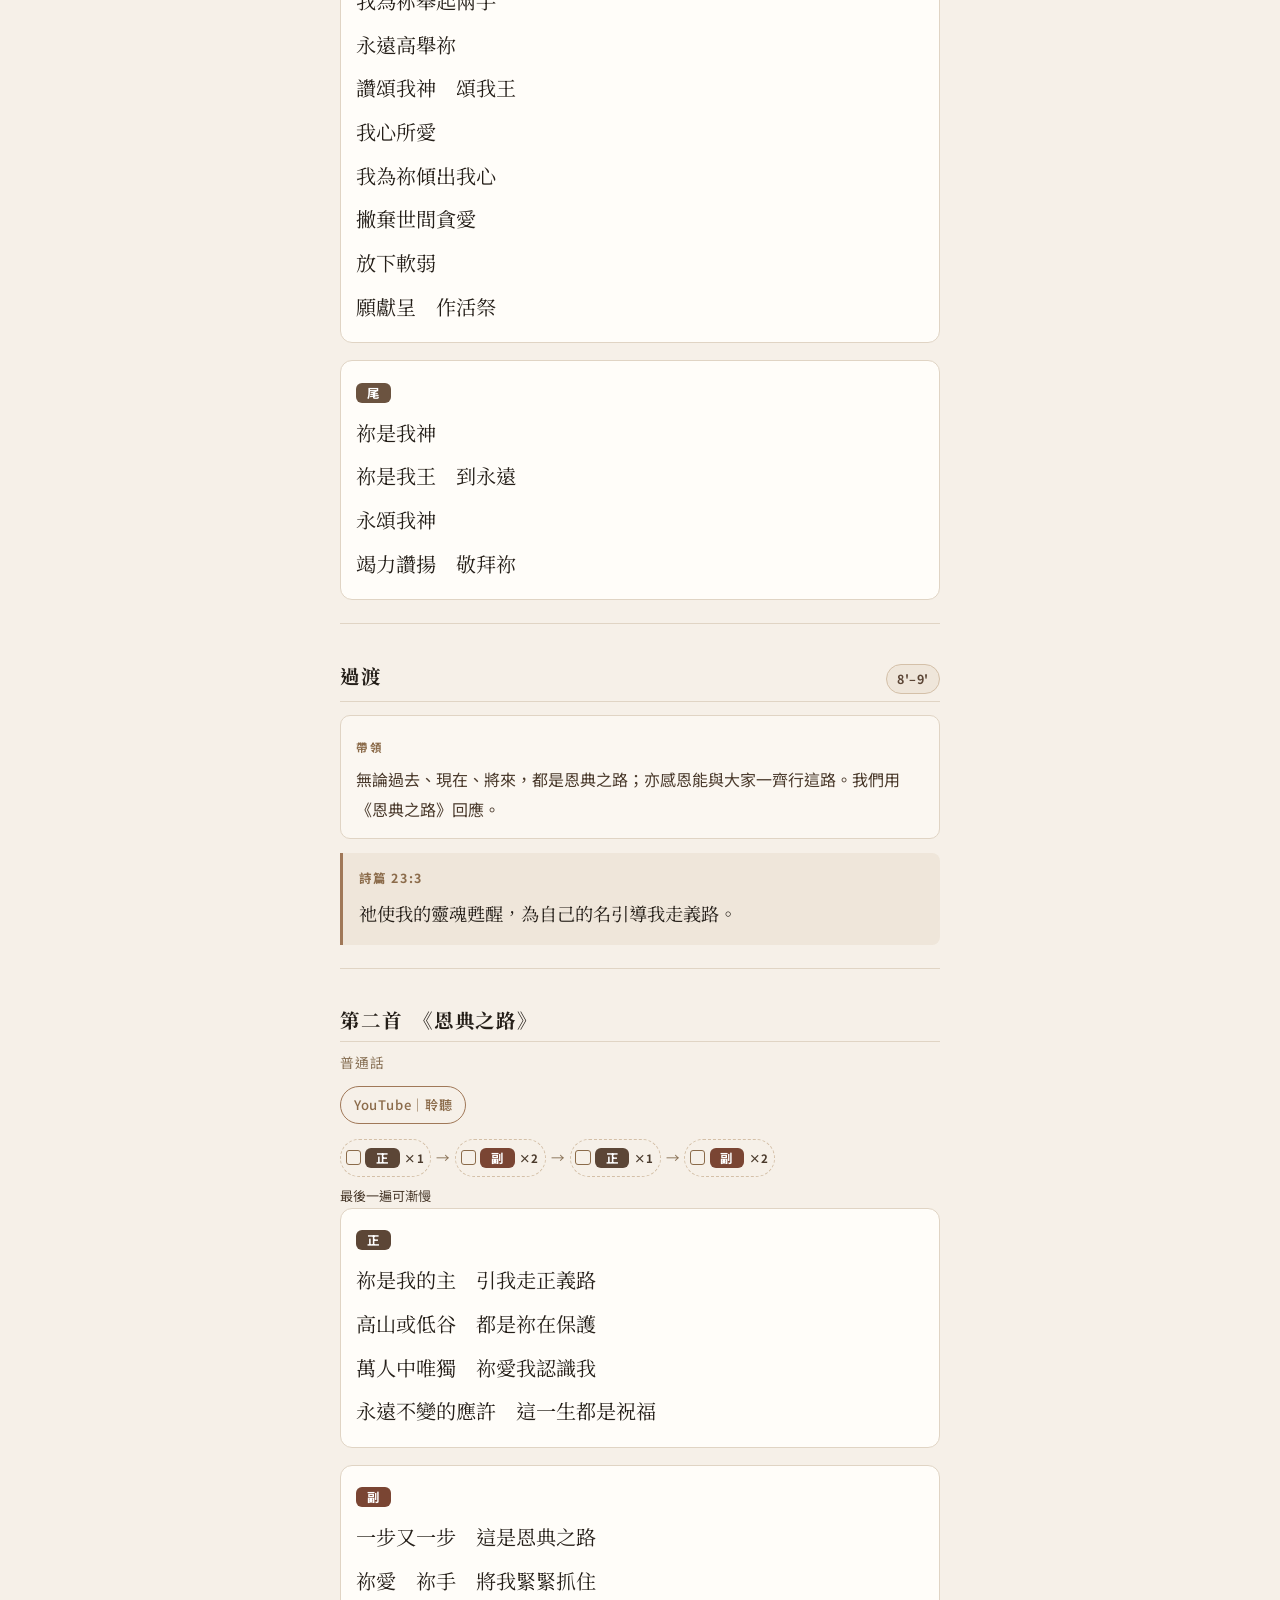
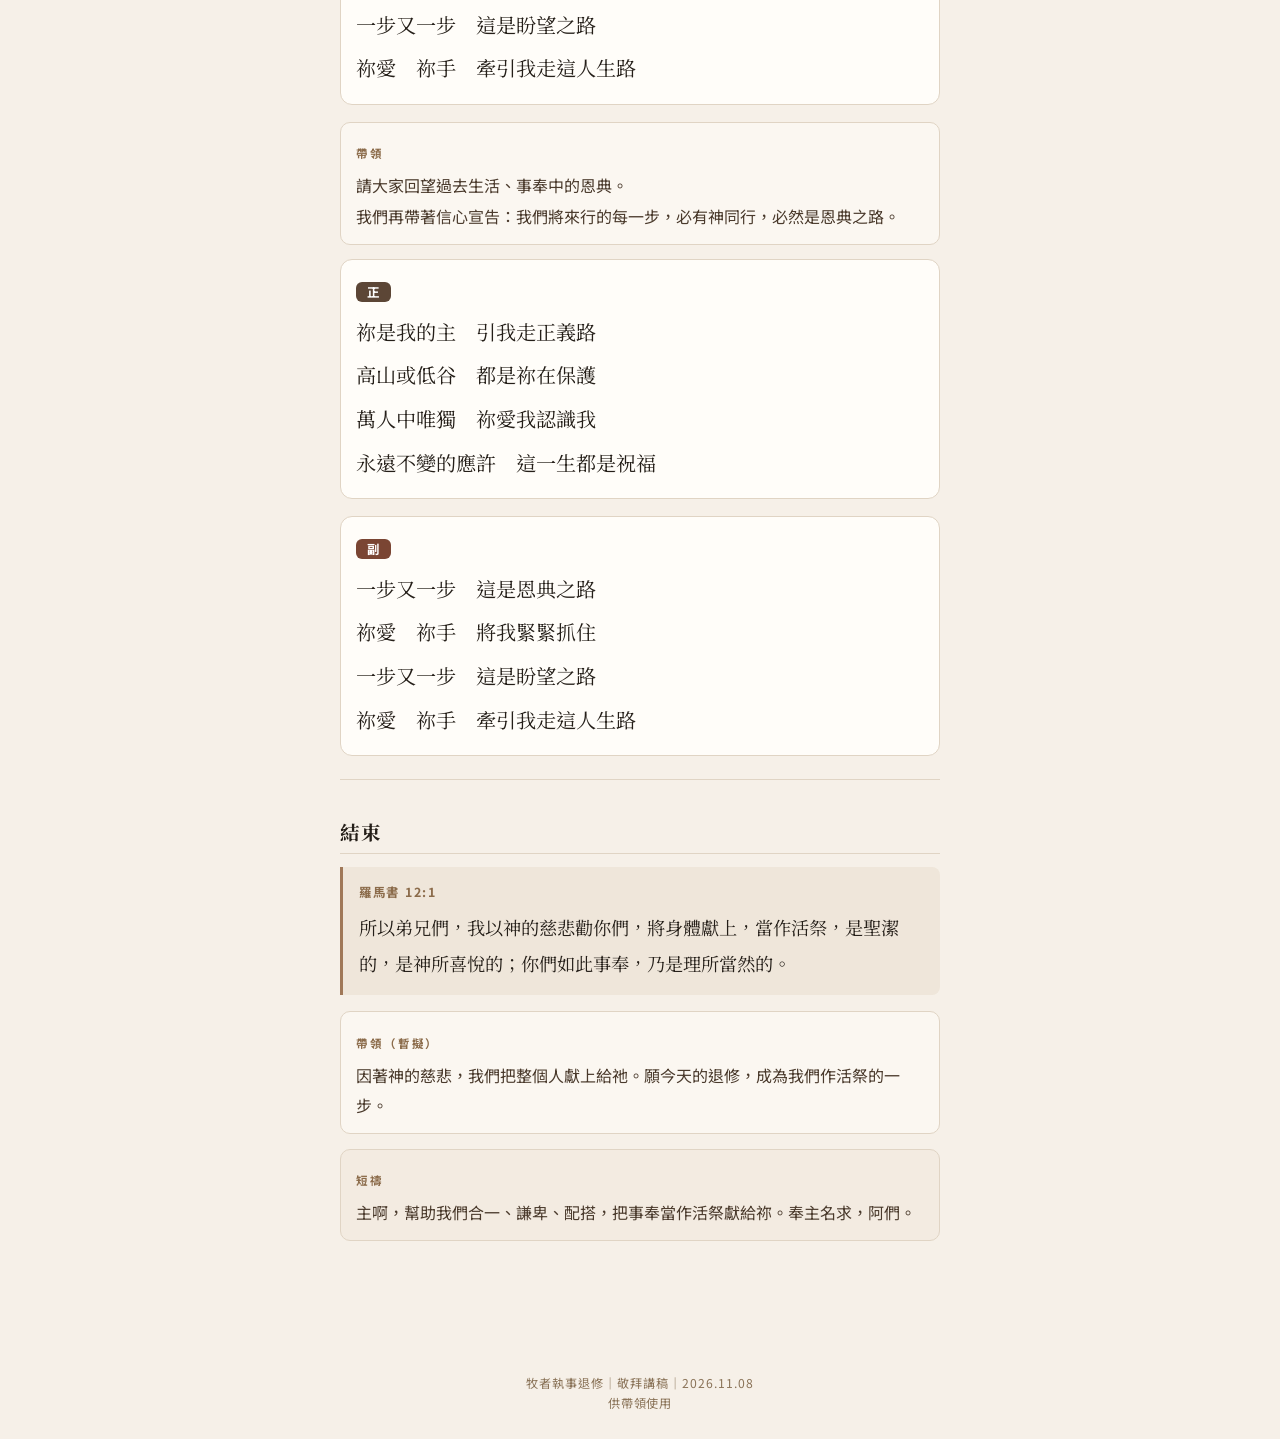
==== commit 5a50c5be: "Song1 after prayer: 正2 副1 副1 副2 尾" ====
--- a/index.html
+++ b/index.html
@@ -11,7 +11,7 @@
   <link rel="preconnect" href="https://fonts.googleapis.com" />
   <link rel="preconnect" href="https://fonts.gstatic.com" crossorigin />
   <link href="https://fonts.googleapis.com/css2?family=Noto+Sans+TC:wght@400;500;700&family=Noto+Serif+TC:wght@400;600;700&display=swap" rel="stylesheet" />
-  <link rel="stylesheet" href="styles.css?v=20261108h" />
+  <link rel="stylesheet" href="styles.css?v=20261108i" />
 </head>
 <body>
   <header class="app-header" id="top">
@@ -100,6 +100,11 @@
         </div>
       </article>
 
+      <div class="cue cue-pray">
+        <span class="cue-label">邀請禱告</span>
+        <p>請大家為自己的生命禱告，為需要神改變的地方，向神求更新。</p>
+      </div>
+
       <article class="lyric-block" id="lyric-s1-z2b">
         <span class="badge badge-zheng">正2</span>
         <div class="lyrics">
@@ -124,21 +129,21 @@
         </div>
       </article>
 
+      <article class="lyric-block" id="lyric-s1-f1c">
+        <span class="badge badge-fu">副1</span>
+        <div class="lyrics">
+          <p>祢為我釘身受死</p>
+          <p>抹去我的污穢</p>
+          <p>祢是我神　是我王</p>
+          <p>我心欣慰</p>
+          <p>我為祢張開我口</p>
+          <p>向世界高聲唱</p>
+          <p>竭力讚揚</p>
+          <p>願永傳　祢大愛</p>
+        </div>
+      </article>
+
       <article class="lyric-block" id="lyric-s1-f2a">
-        <span class="badge badge-fu">副2</span>
-        <div class="lyrics">
-          <p>我為祢舉起兩手</p>
-          <p>永遠高舉祢</p>
-          <p>讚頌我神　頌我王</p>
-          <p>我心所愛</p>
-          <p>我為祢傾出我心</p>
-          <p>撇棄世間貪愛</p>
-          <p>放下軟弱</p>
-          <p>願獻呈　作活祭</p>
-        </div>
-      </article>
-
-      <article class="lyric-block" id="lyric-s1-f2b">
         <span class="badge badge-fu">副2</span>
         <div class="lyrics">
           <p>我為祢舉起兩手</p>
@@ -276,6 +281,6 @@
     <p>供帶領使用</p>
   </footer>
 
-  <script src="app.js?v=20261108h"></script>
+  <script src="app.js?v=20261108i"></script>
 </body>
 </html>
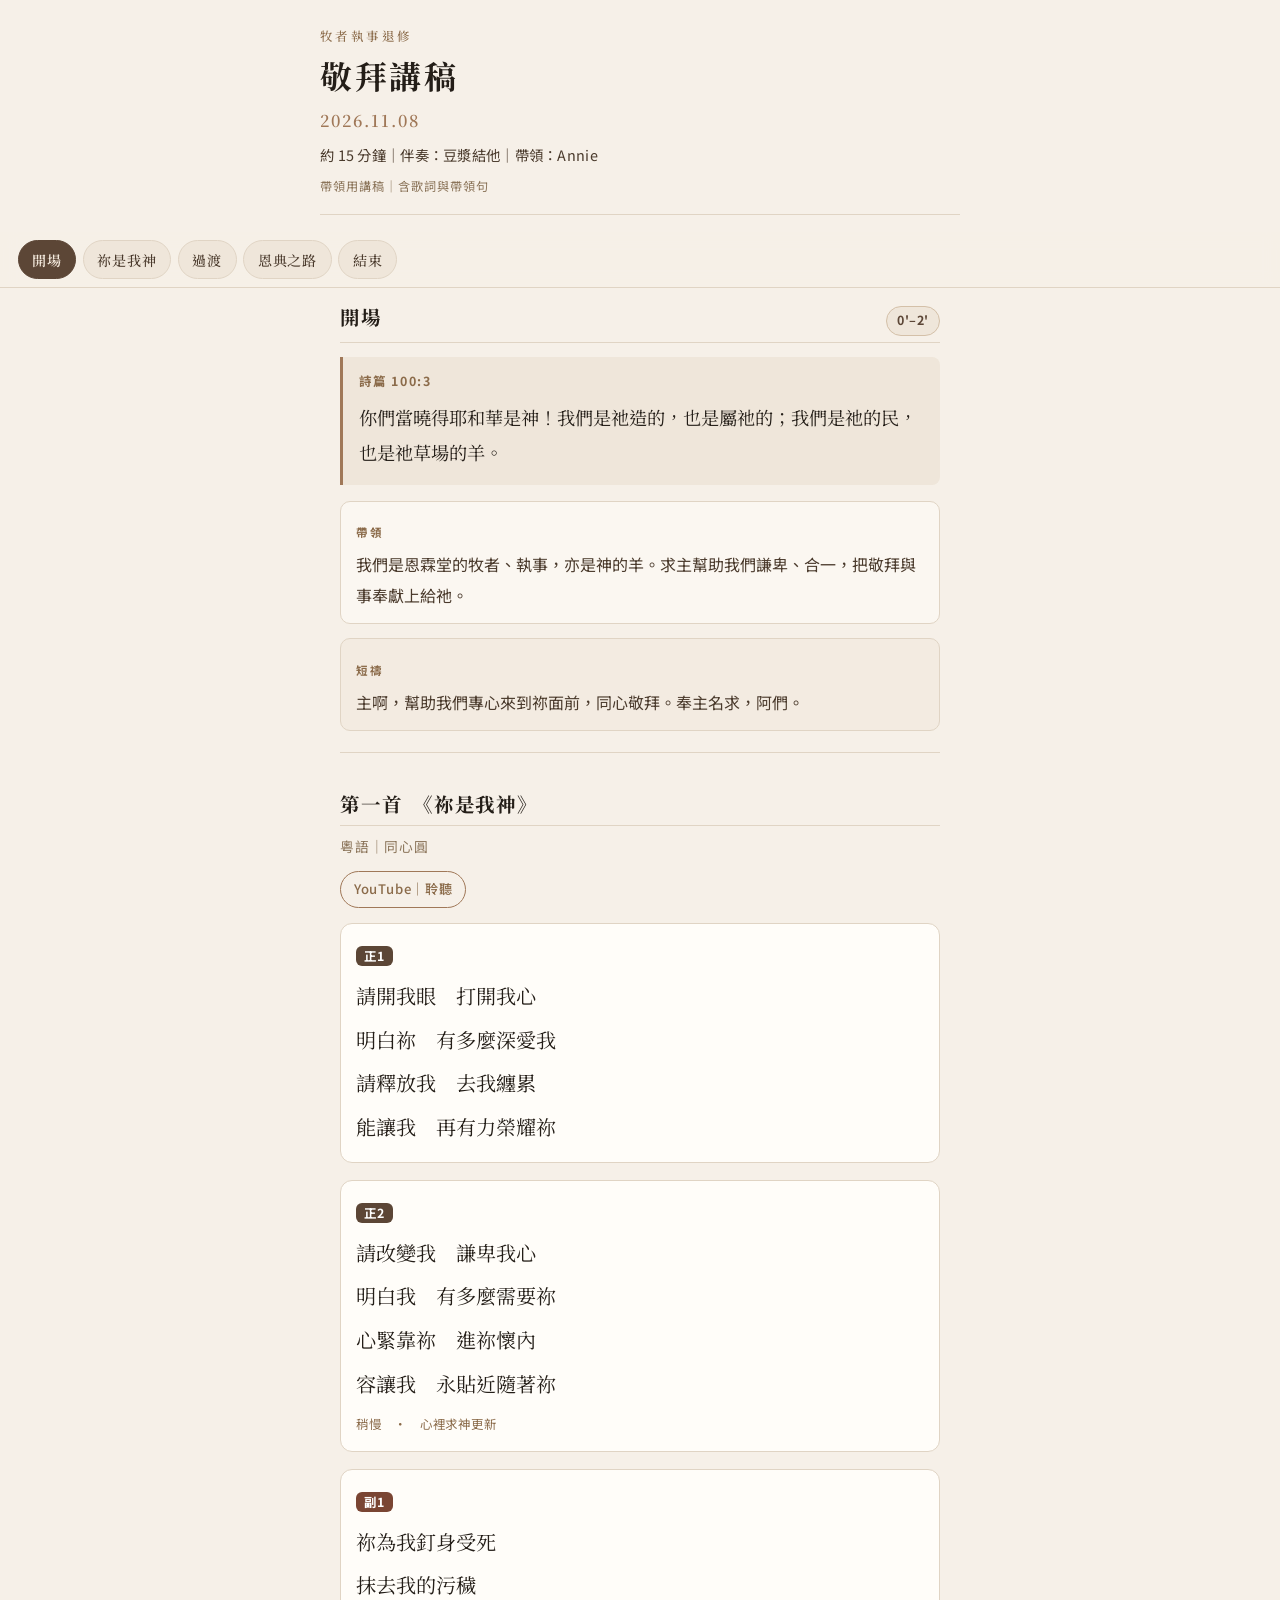
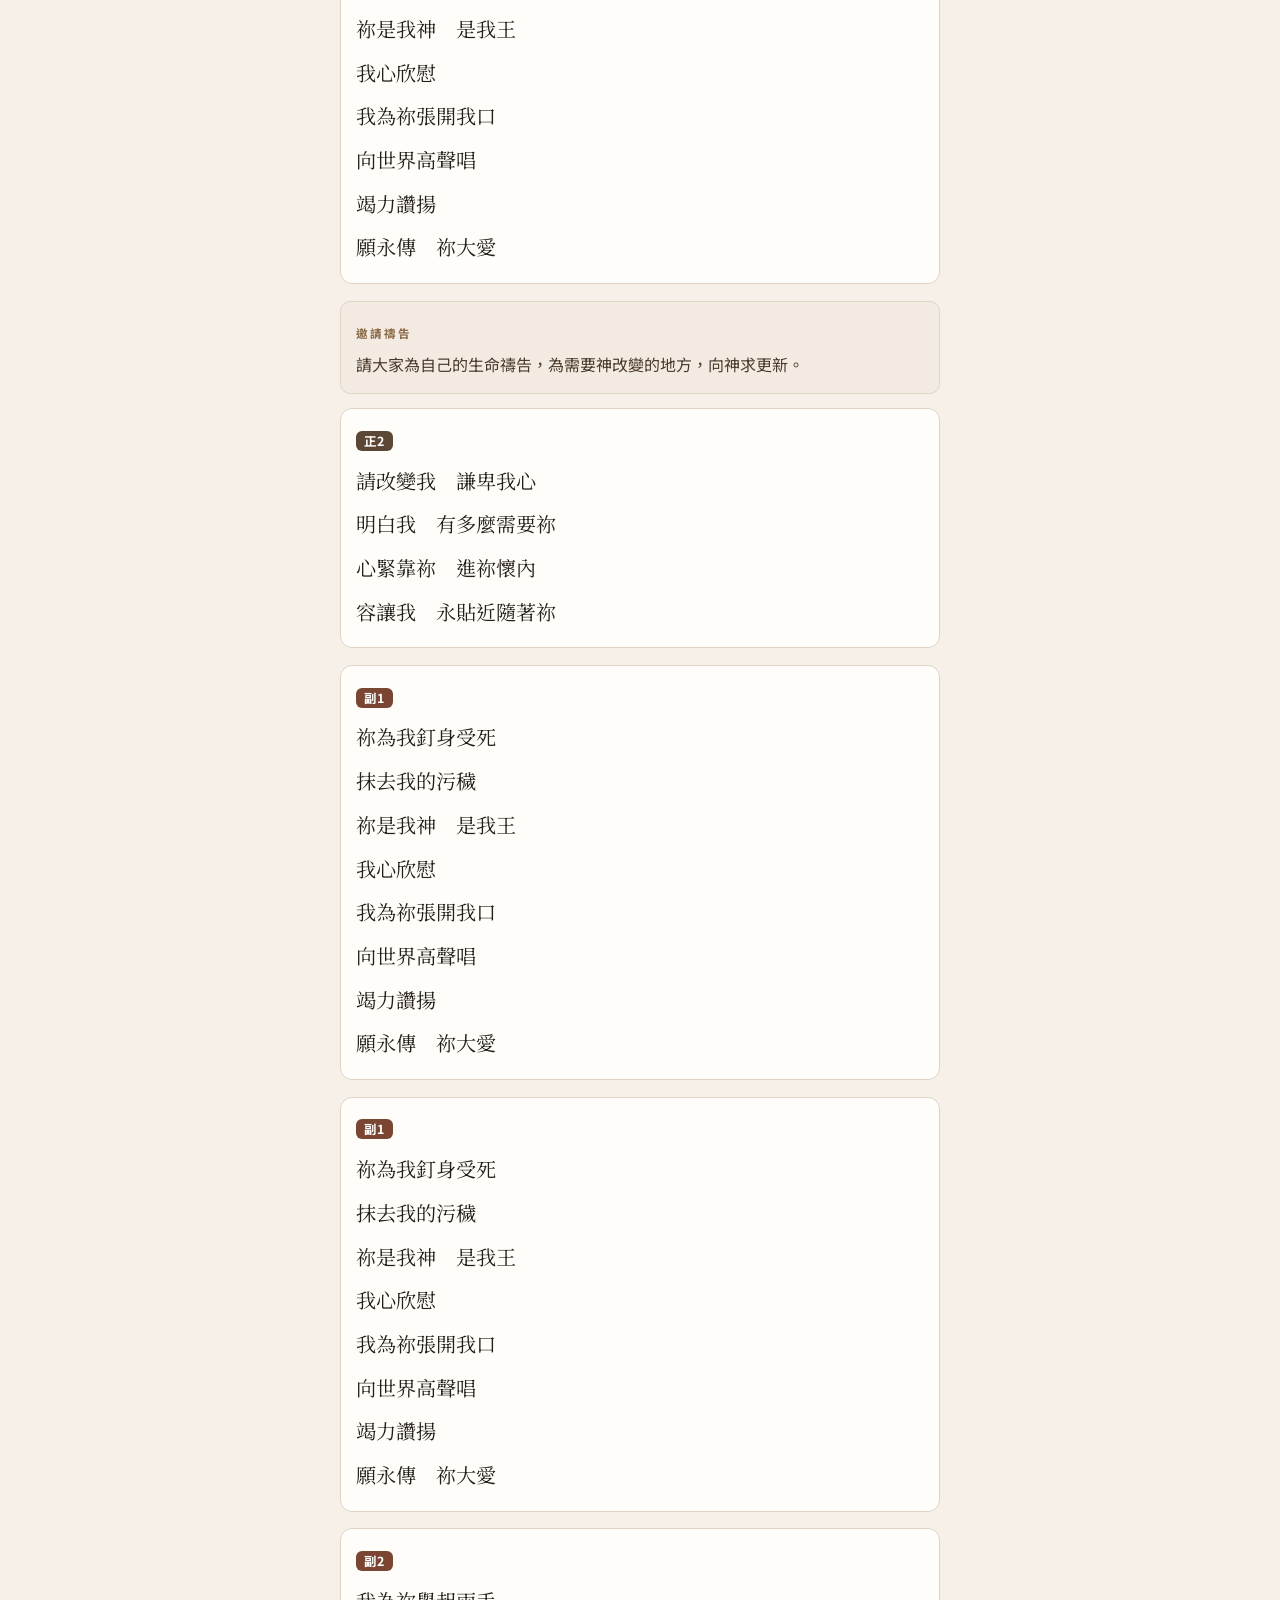
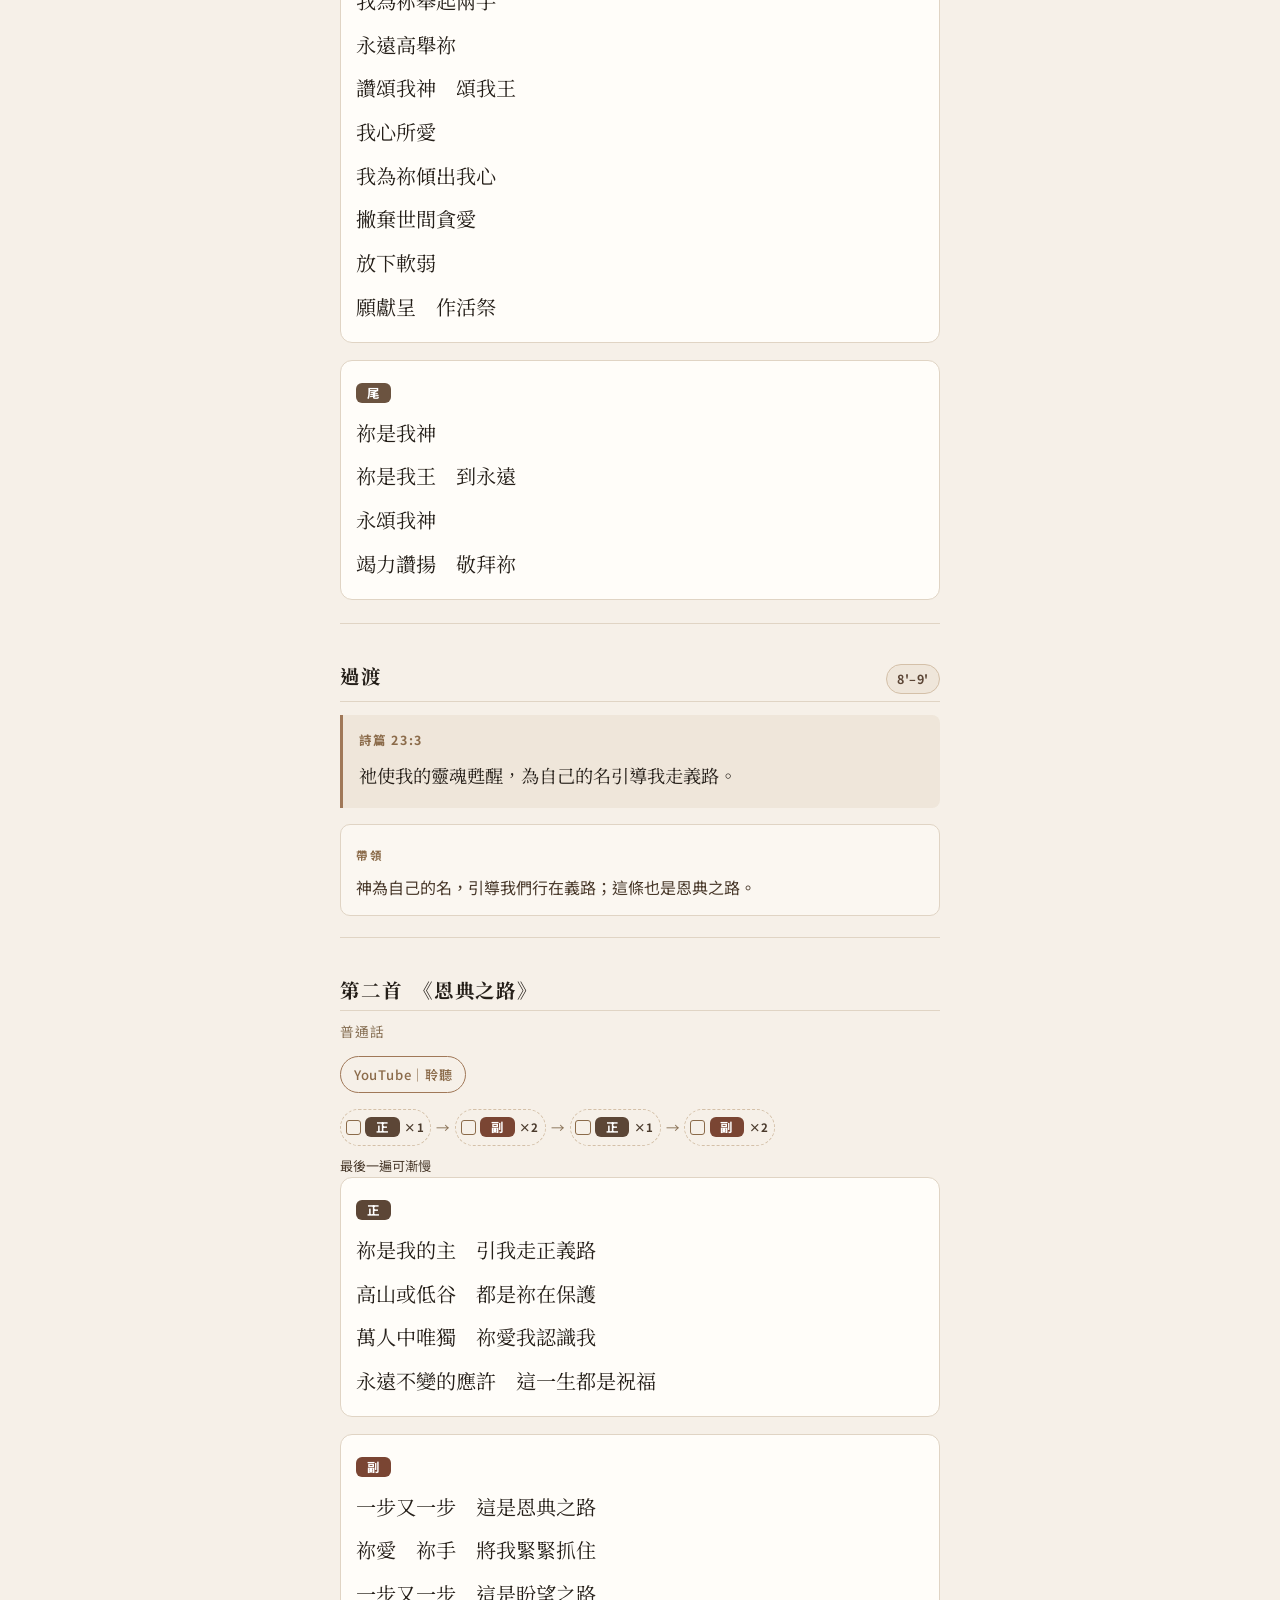
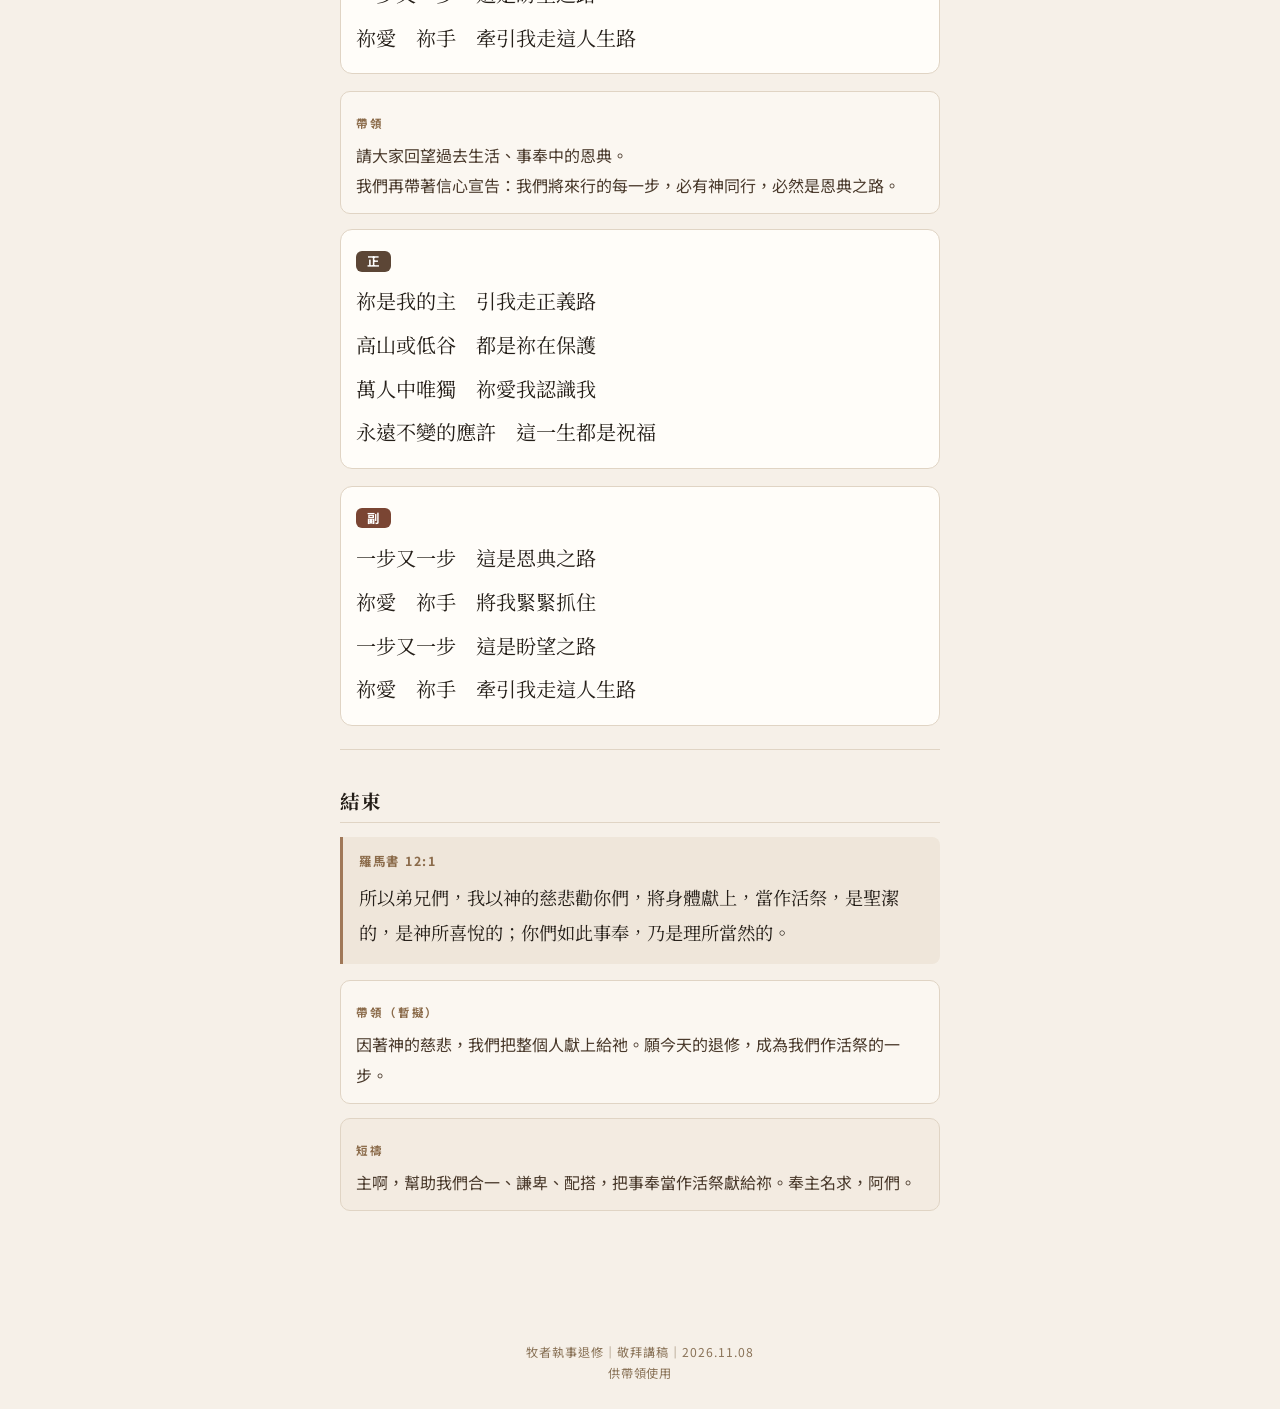
==== commit 10f5962d: "Transit: scripture first, then grace-path line" ====
--- a/index.html
+++ b/index.html
@@ -11,7 +11,7 @@
   <link rel="preconnect" href="https://fonts.googleapis.com" />
   <link rel="preconnect" href="https://fonts.gstatic.com" crossorigin />
   <link href="https://fonts.googleapis.com/css2?family=Noto+Sans+TC:wght@400;500;700&family=Noto+Serif+TC:wght@400;600;700&display=swap" rel="stylesheet" />
-  <link rel="stylesheet" href="styles.css?v=20261108i" />
+  <link rel="stylesheet" href="styles.css?v=20261108j" />
 </head>
 <body>
   <header class="app-header" id="top">
@@ -175,15 +175,15 @@
         <span class="time-badge">8'–9'</span>
       </div>
 
-      <div class="cue">
-        <span class="cue-label">帶領</span>
-        <p>無論過去、現在、將來，都是恩典之路；亦感恩能與大家一齊行這路。我們用《恩典之路》回應。</p>
-      </div>
-
       <blockquote class="scripture">
         <cite>詩篇 23:3</cite>
         <p>祂使我的靈魂甦醒，為自己的名引導我走義路。</p>
       </blockquote>
+
+      <div class="cue">
+        <span class="cue-label">帶領</span>
+        <p>神為自己的名，引導我們行在義路；這條也是恩典之路。</p>
+      </div>
     </section>
 
     <!-- 第二首 -->
@@ -281,6 +281,6 @@
     <p>供帶領使用</p>
   </footer>
 
-  <script src="app.js?v=20261108i"></script>
+  <script src="app.js?v=20261108j"></script>
 </body>
 </html>
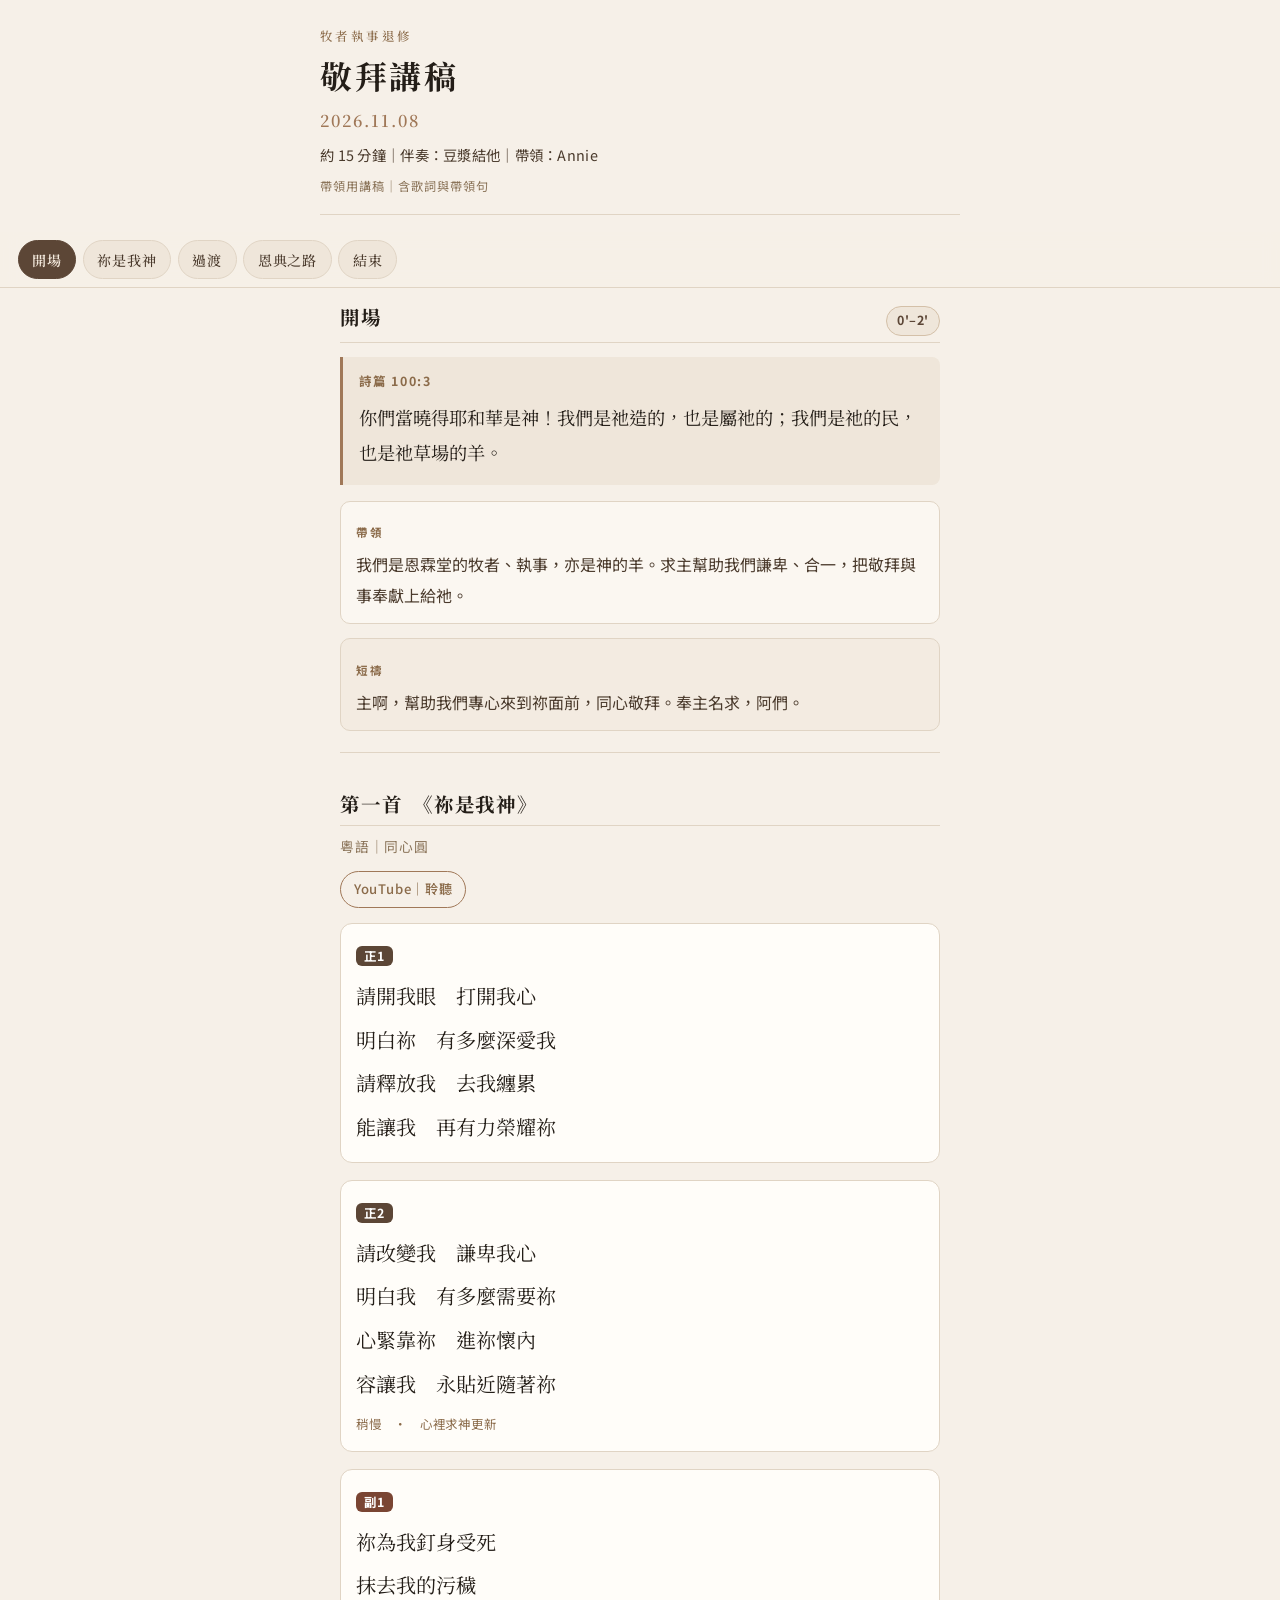
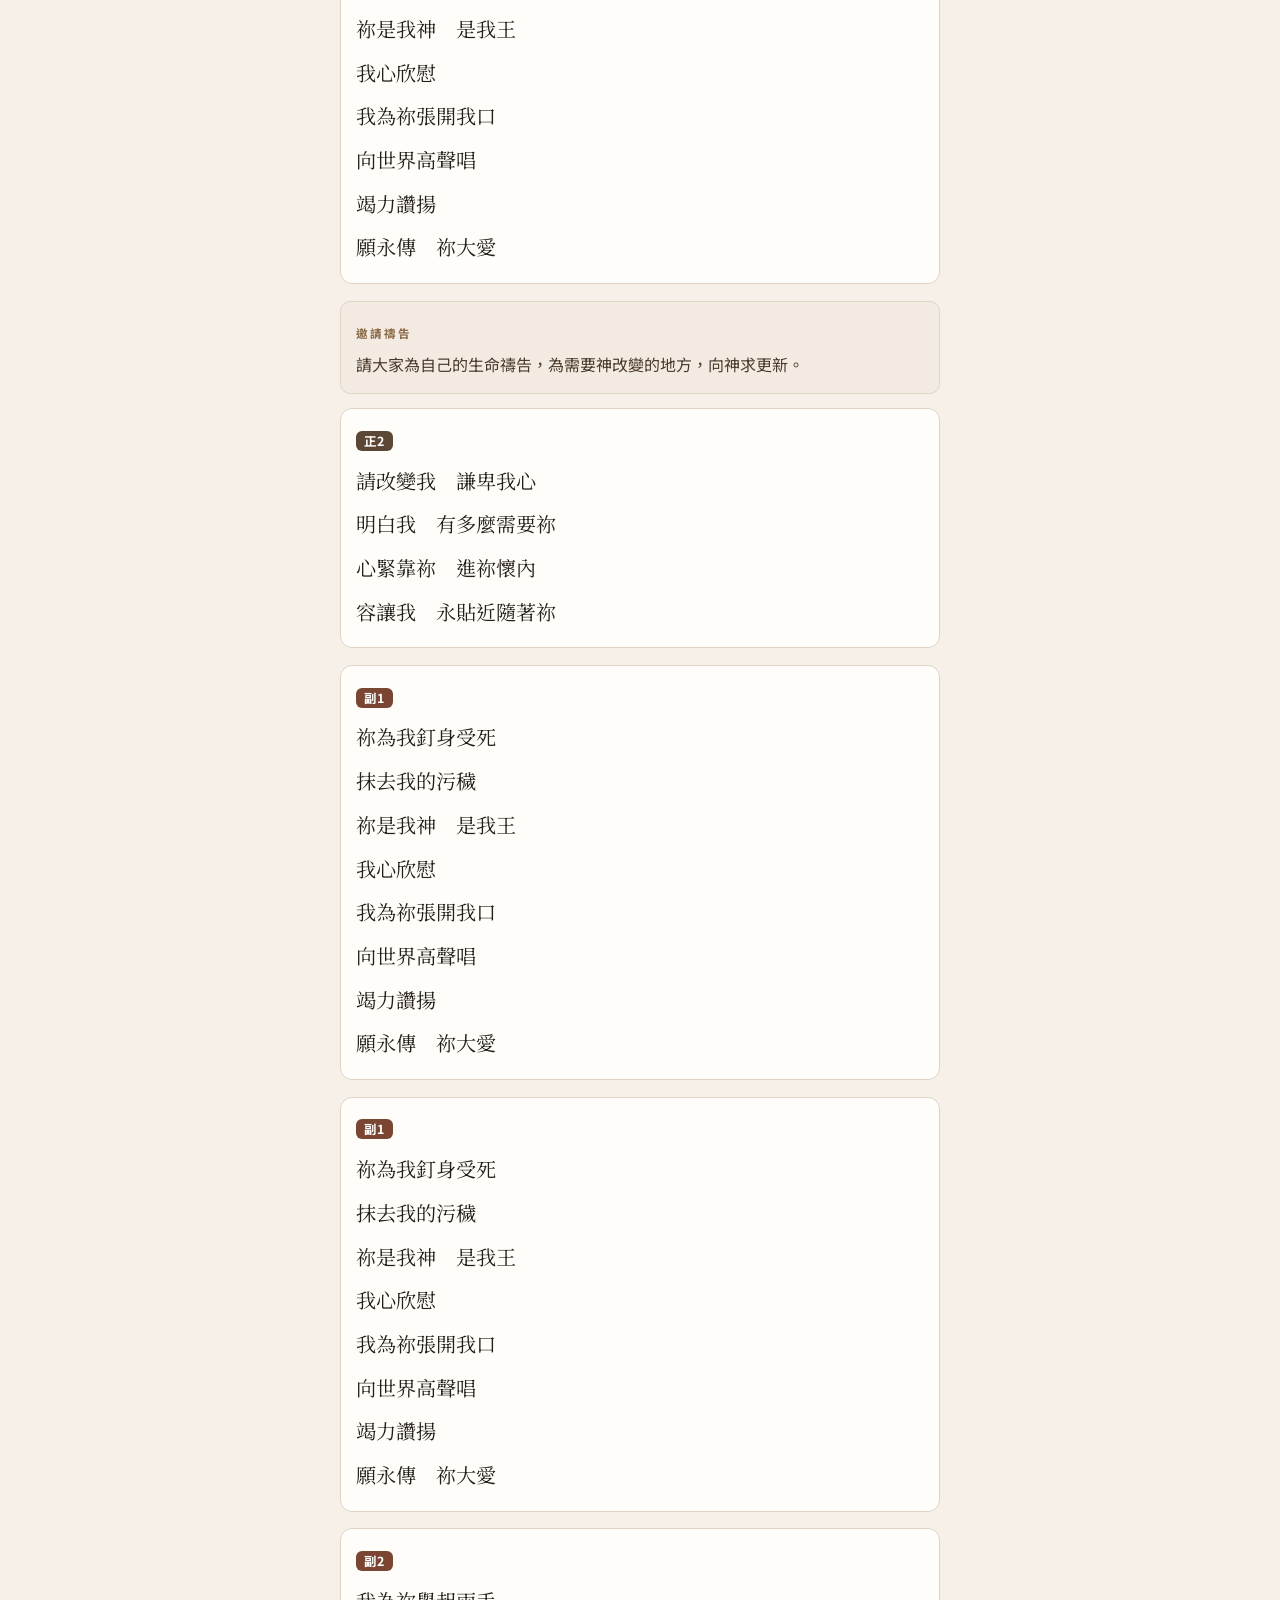
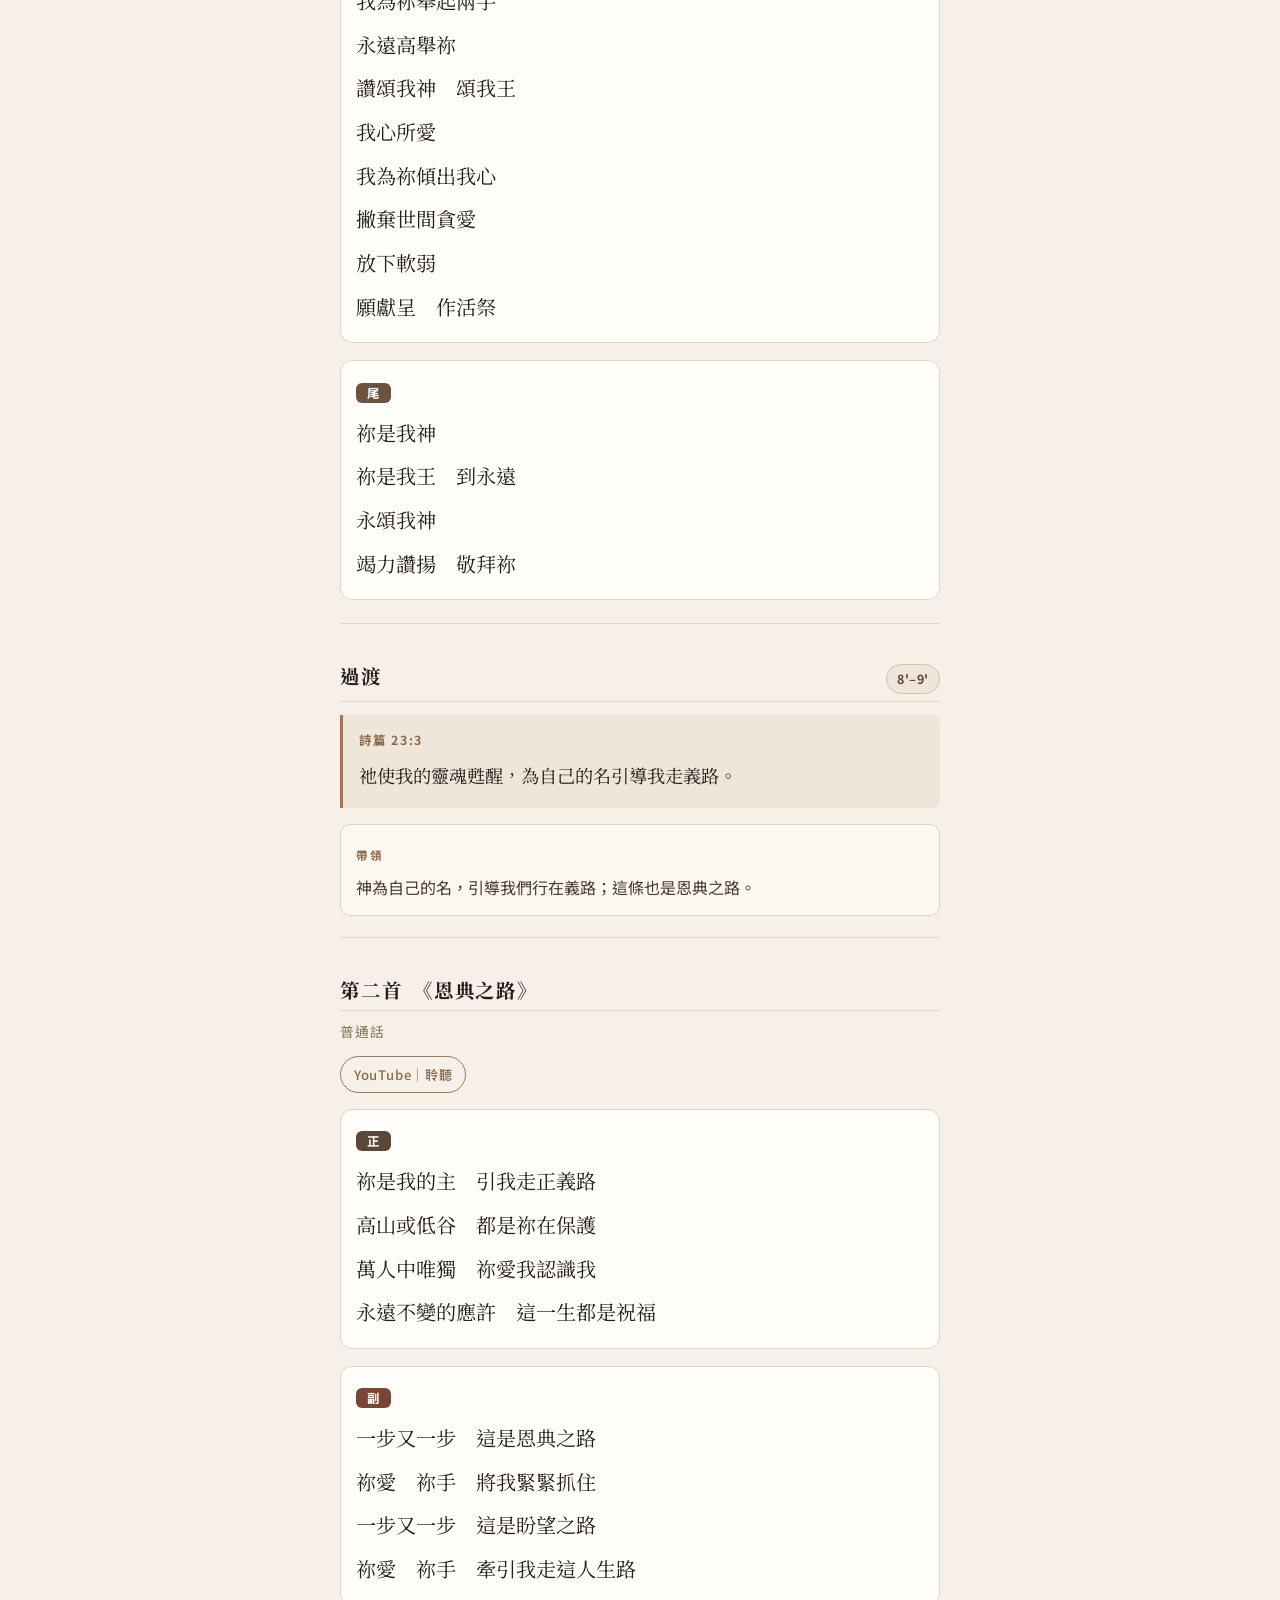
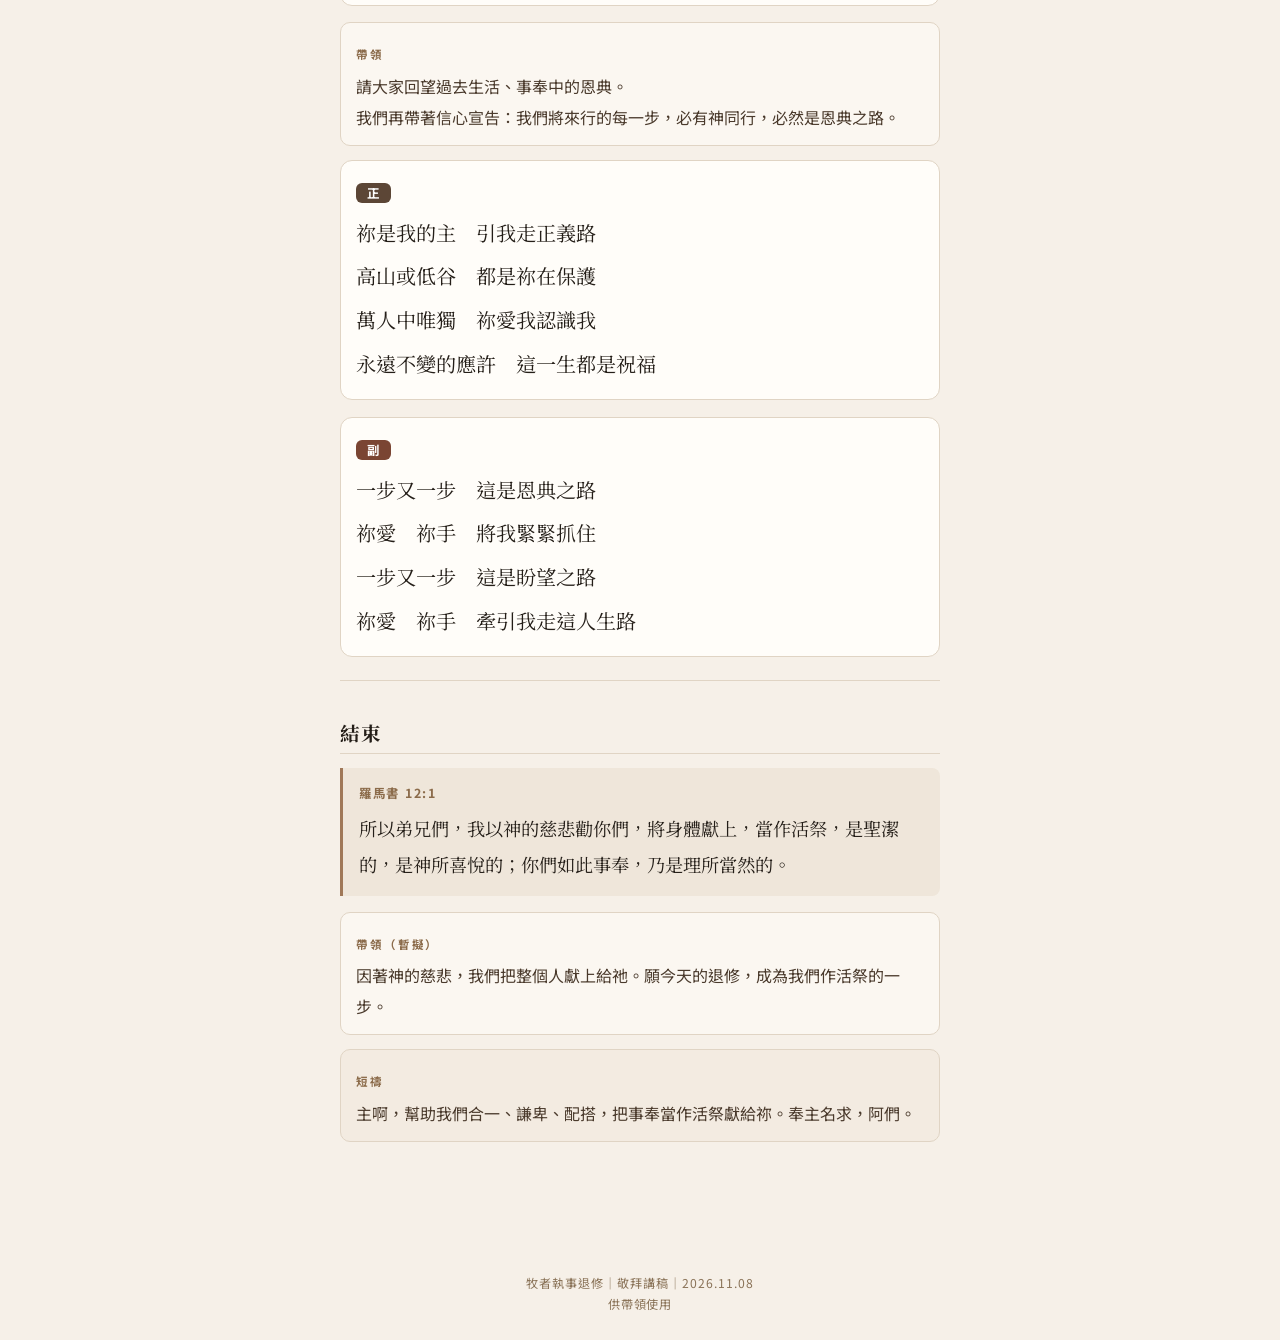
==== commit 60ea6011: "Remove song2 sing-order UI" ====
--- a/index.html
+++ b/index.html
@@ -11,7 +11,7 @@
   <link rel="preconnect" href="https://fonts.googleapis.com" />
   <link rel="preconnect" href="https://fonts.gstatic.com" crossorigin />
   <link href="https://fonts.googleapis.com/css2?family=Noto+Sans+TC:wght@400;500;700&family=Noto+Serif+TC:wght@400;600;700&display=swap" rel="stylesheet" />
-  <link rel="stylesheet" href="styles.css?v=20261108j" />
+  <link rel="stylesheet" href="styles.css?v=20261108k" />
 </head>
 <body>
   <header class="app-header" id="top">
@@ -194,17 +194,6 @@
       <p class="song-meta">普通話</p>
       <p class="yt-link"><a href="https://www.youtube.com/watch?v=YaJ5gof0YNQ" target="_blank" rel="noopener noreferrer">YouTube｜聆聽</a></p>
 
-        <ol class="order-list">
-          <li><button type="button" class="order-step" data-target="lyric-s2-z" aria-pressed="false"><span class="step-mark" aria-hidden="true"></span><span class="badge badge-zheng">正</span><span class="step-count">×1</span></button></li>
-          <li class="order-arrow" aria-hidden="true">→</li>
-          <li><button type="button" class="order-step" data-target="lyric-s2-f" aria-pressed="false"><span class="step-mark" aria-hidden="true"></span><span class="badge badge-fu">副</span><span class="step-count">×2</span></button></li>
-          <li class="order-arrow" aria-hidden="true">→</li>
-          <li><button type="button" class="order-step" data-target="lyric-s2-z" aria-pressed="false"><span class="step-mark" aria-hidden="true"></span><span class="badge badge-zheng">正</span><span class="step-count">×1</span></button></li>
-          <li class="order-arrow" aria-hidden="true">→</li>
-          <li><button type="button" class="order-step" data-target="lyric-s2-f" aria-pressed="false"><span class="step-mark" aria-hidden="true"></span><span class="badge badge-fu">副</span><span class="step-count">×2</span></button></li>
-        </ol>
-        <p class="order-note">最後一遍可漸慢</p>
-      </div>
 
       <article class="lyric-block" id="lyric-s2-za">
         <span class="badge badge-zheng">正</span>
@@ -281,6 +270,6 @@
     <p>供帶領使用</p>
   </footer>
 
-  <script src="app.js?v=20261108j"></script>
+  <script src="app.js?v=20261108k"></script>
 </body>
 </html>
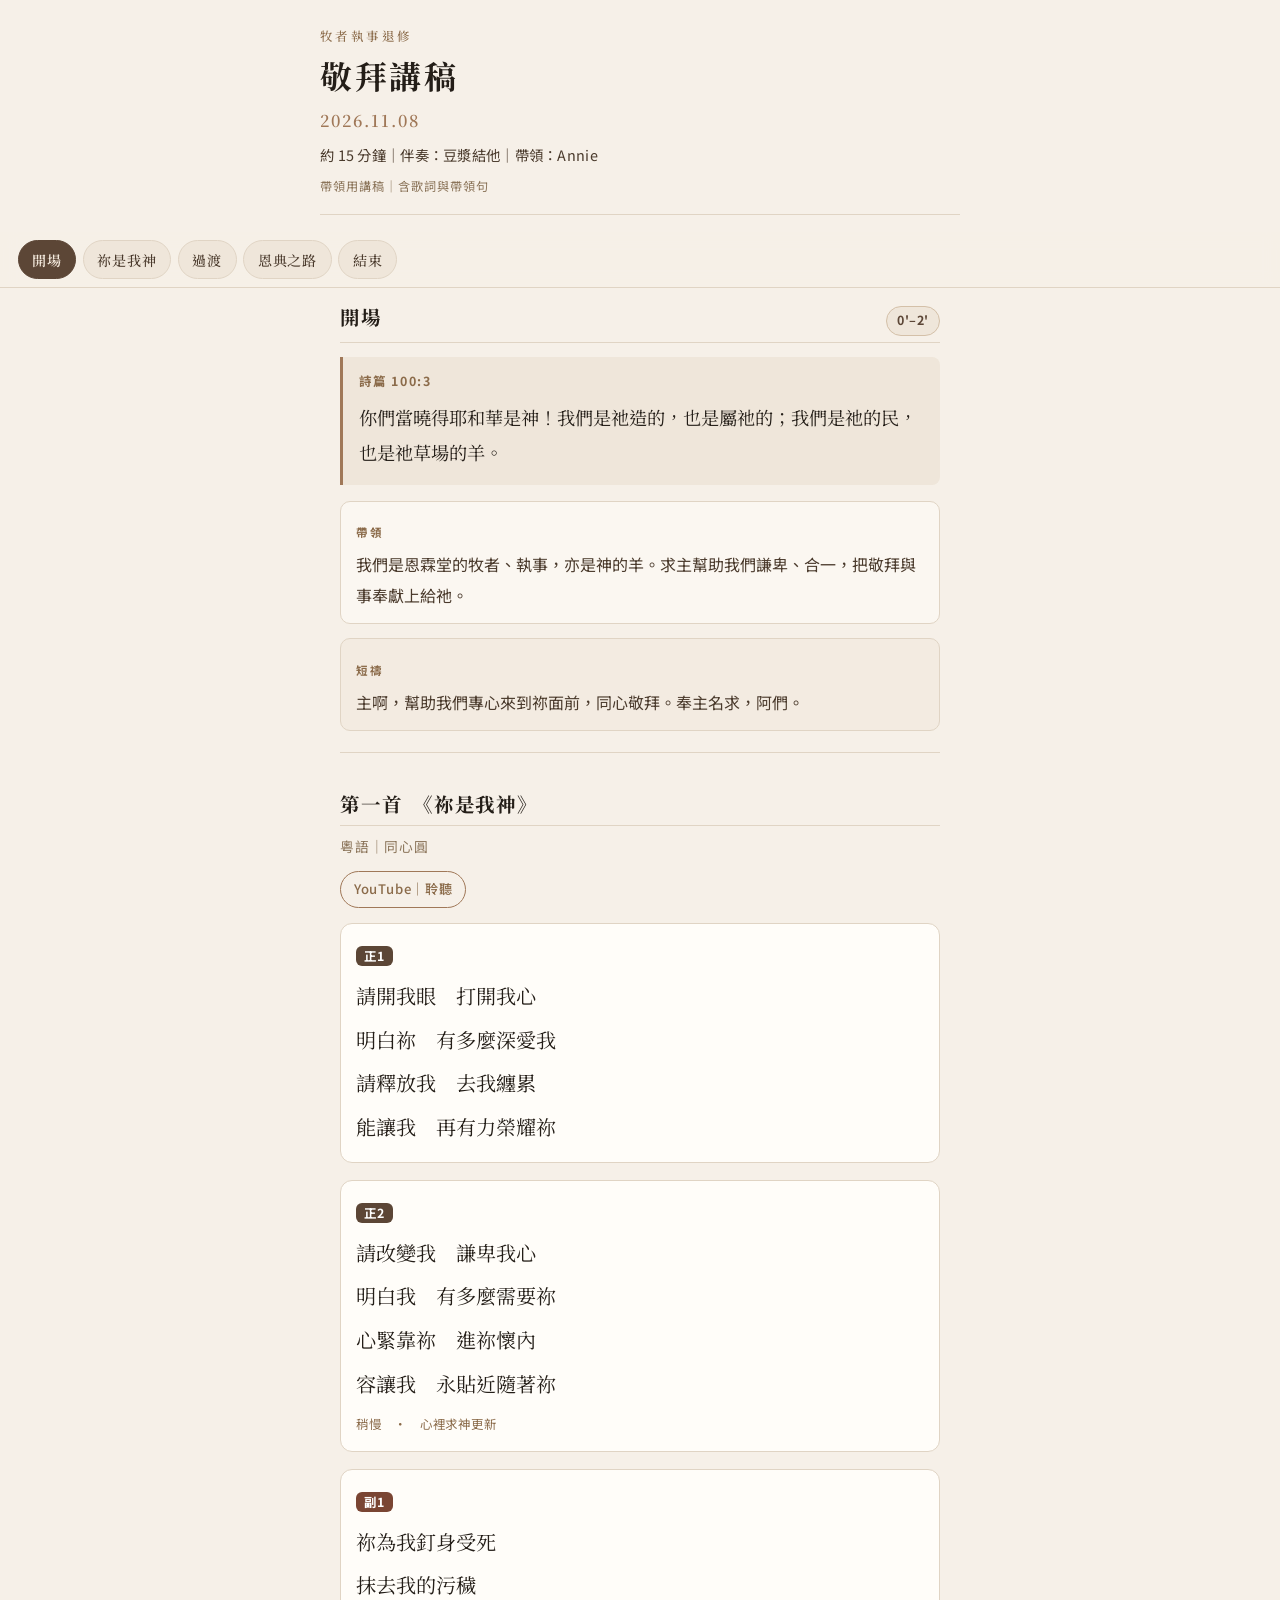
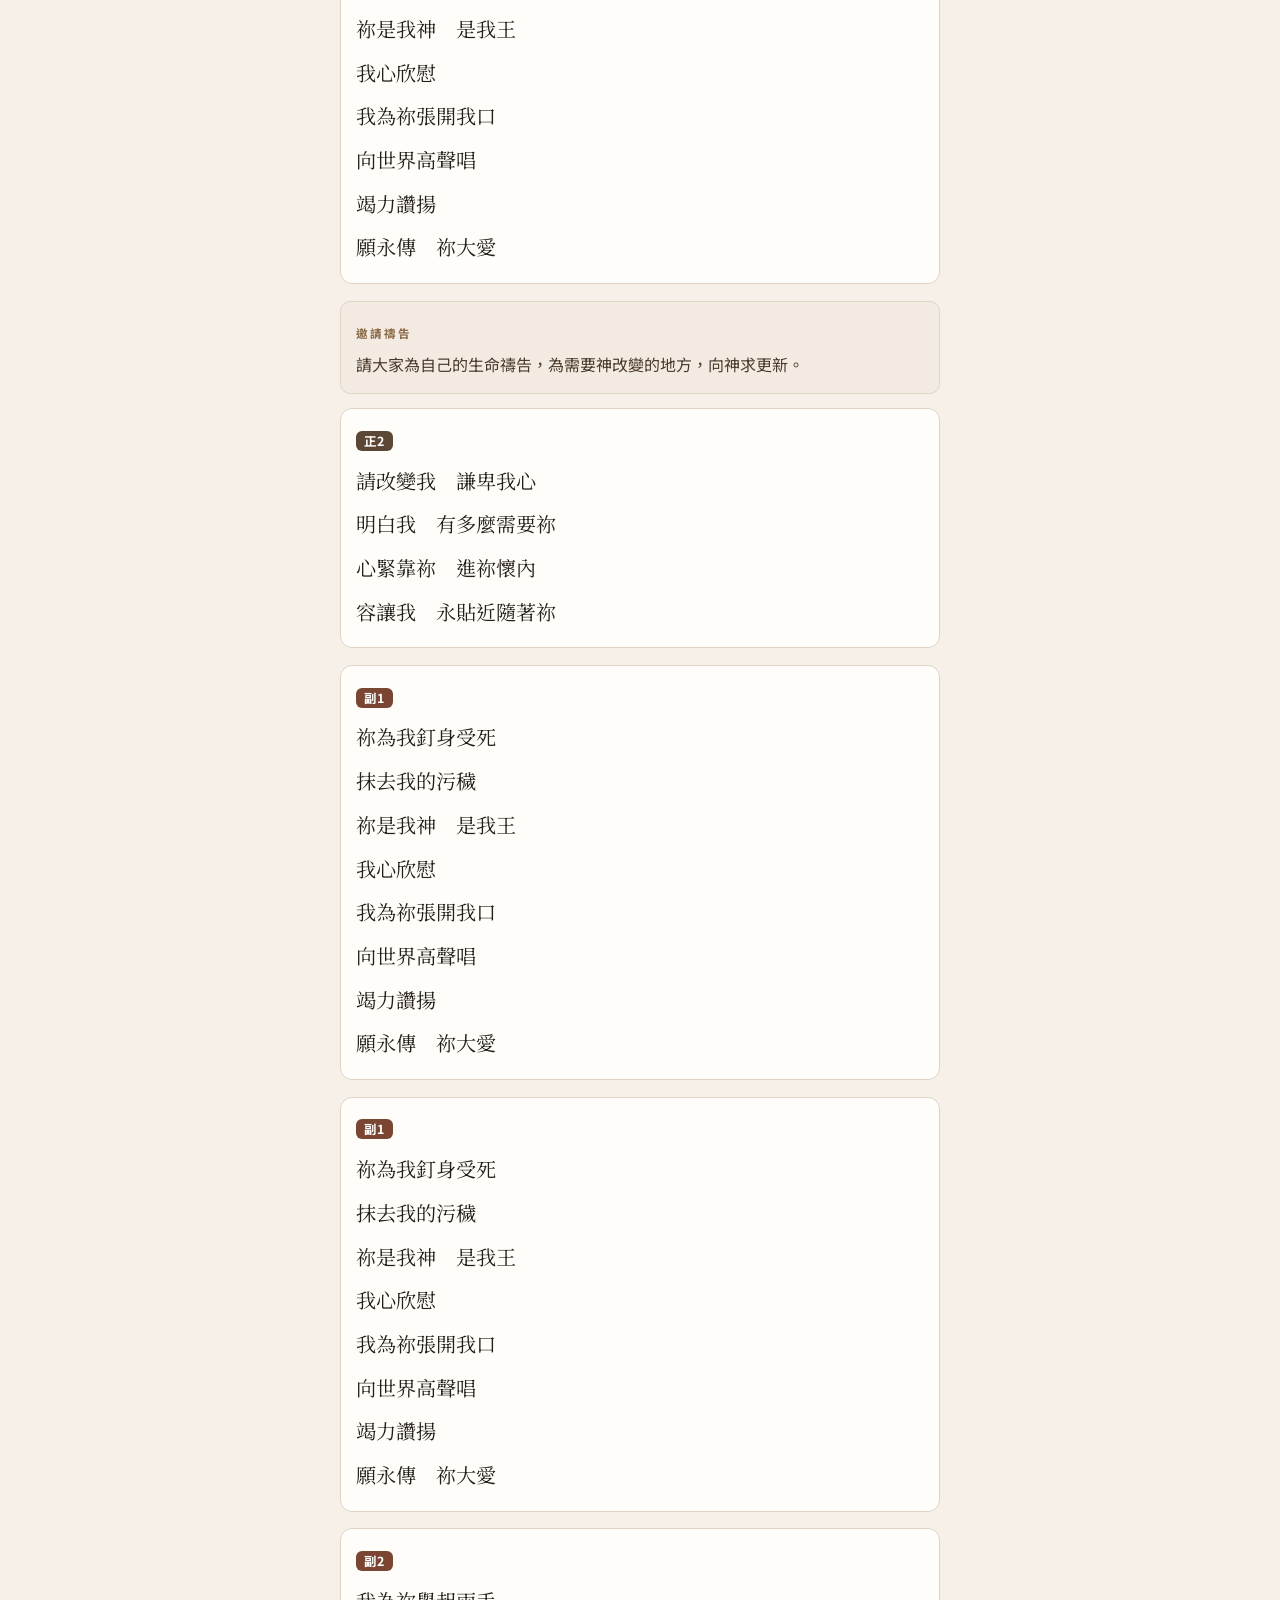
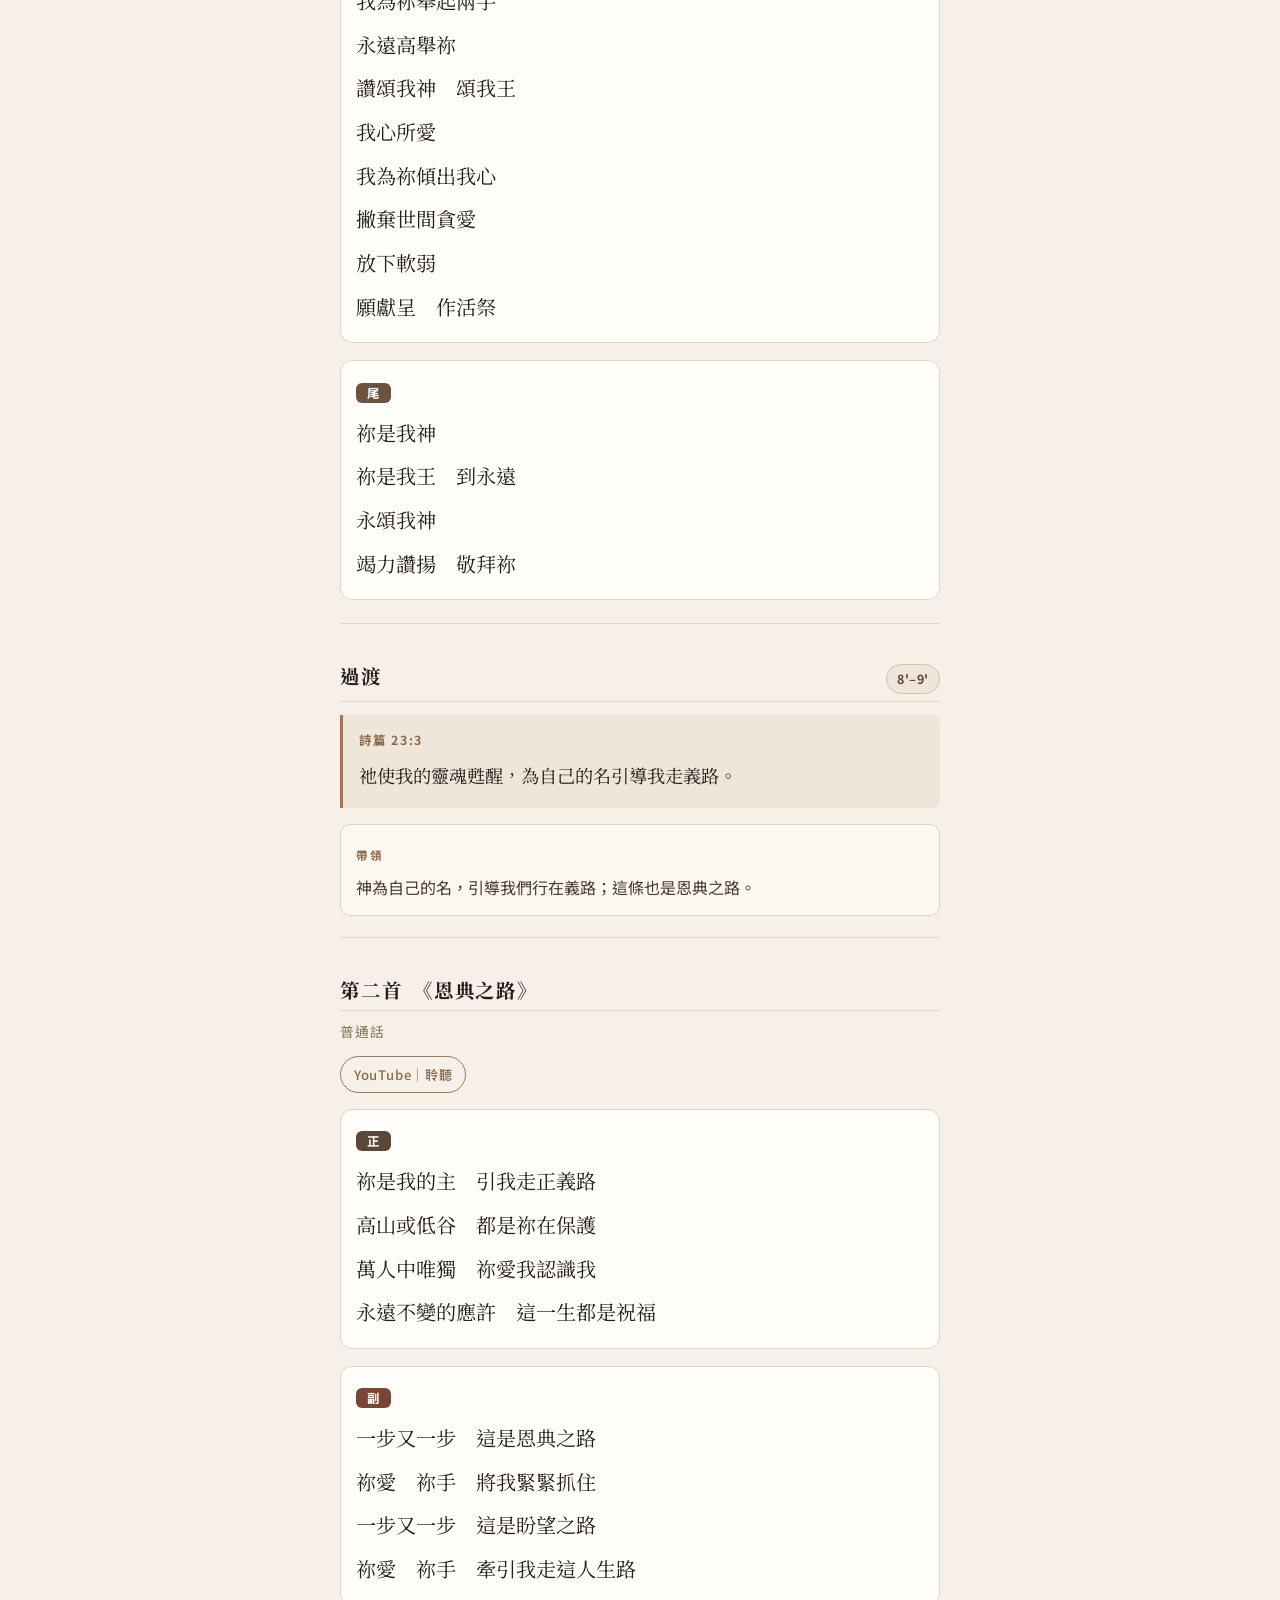
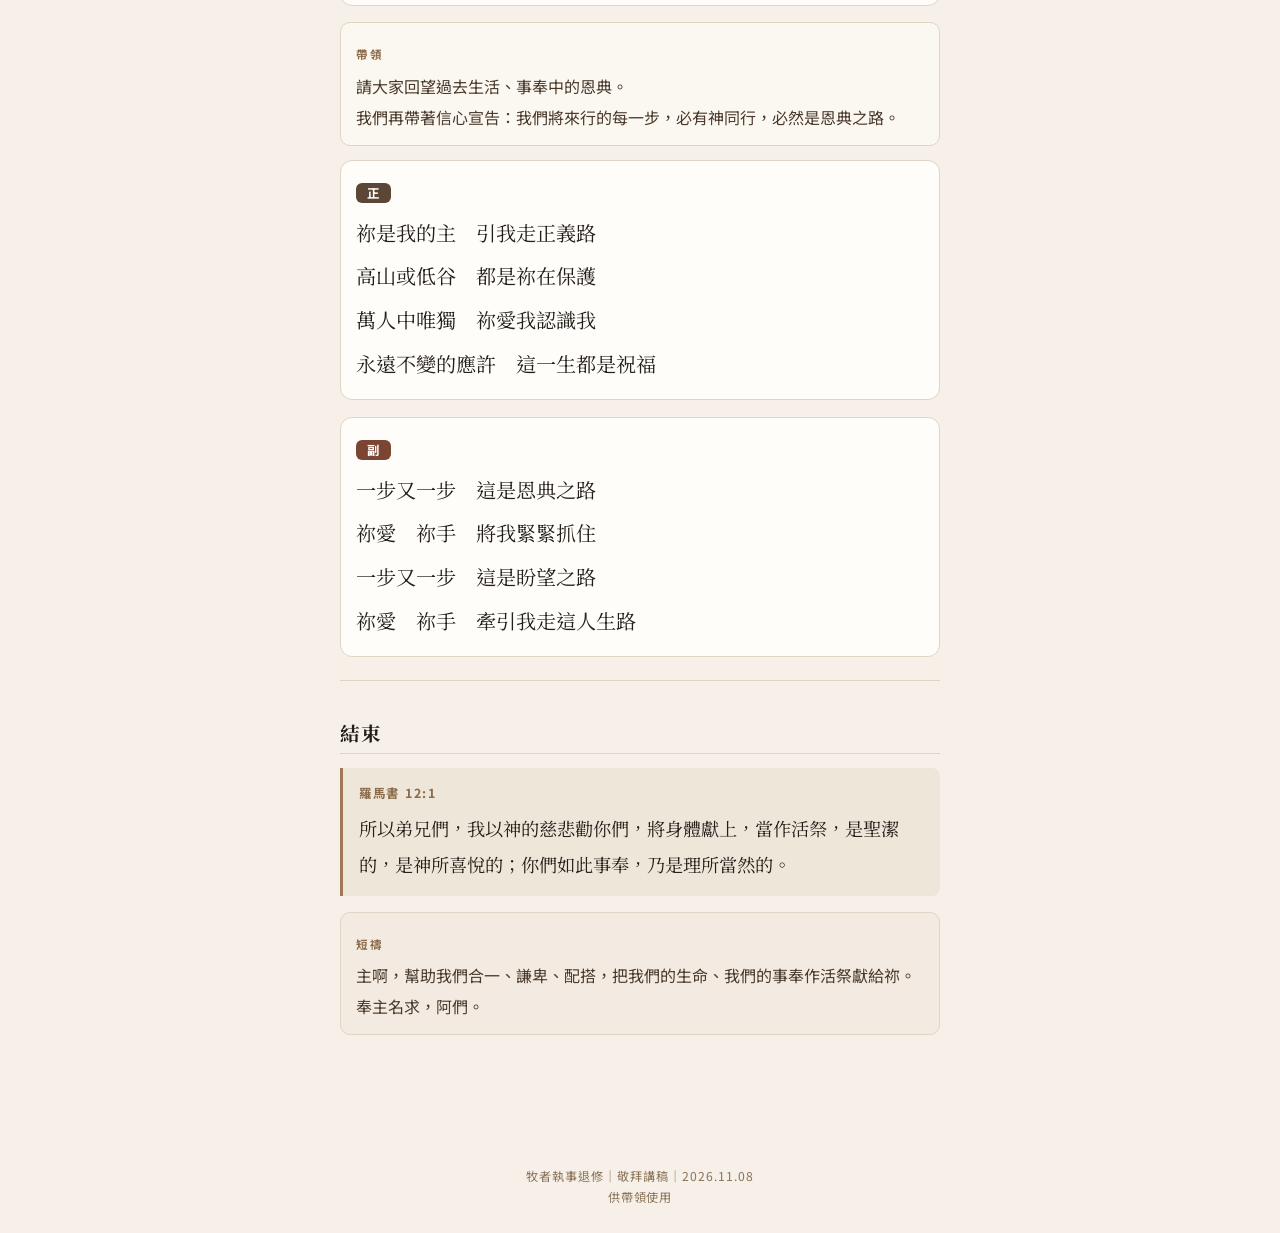
==== commit bb2b11c8: "Close: drop lead-in, revise living-sacrifice prayer" ====
--- a/index.html
+++ b/index.html
@@ -11,7 +11,7 @@
   <link rel="preconnect" href="https://fonts.googleapis.com" />
   <link rel="preconnect" href="https://fonts.gstatic.com" crossorigin />
   <link href="https://fonts.googleapis.com/css2?family=Noto+Sans+TC:wght@400;500;700&family=Noto+Serif+TC:wght@400;600;700&display=swap" rel="stylesheet" />
-  <link rel="stylesheet" href="styles.css?v=20261108k" />
+  <link rel="stylesheet" href="styles.css?v=20261108l" />
 </head>
 <body>
   <header class="app-header" id="top">
@@ -253,14 +253,9 @@
         <p>所以弟兄們，我以神的慈悲勸你們，將身體獻上，當作活祭，是聖潔的，是神所喜悅的；你們如此事奉，乃是理所當然的。</p>
       </blockquote>
 
-      <div class="cue">
-        <span class="cue-label">帶領（暫擬）</span>
-        <p>因著神的慈悲，我們把整個人獻上給祂。願今天的退修，成為我們作活祭的一步。</p>
-      </div>
-
       <div class="cue cue-pray">
         <span class="cue-label">短禱</span>
-        <p>主啊，幫助我們合一、謙卑、配搭，把事奉當作活祭獻給祢。奉主名求，阿們。</p>
+        <p>主啊，幫助我們合一、謙卑、配搭，把我們的生命、我們的事奉作活祭獻給祢。奉主名求，阿們。</p>
       </div>
     </section>
   </main>
@@ -270,6 +265,6 @@
     <p>供帶領使用</p>
   </footer>
 
-  <script src="app.js?v=20261108k"></script>
+  <script src="app.js?v=20261108l"></script>
 </body>
 </html>
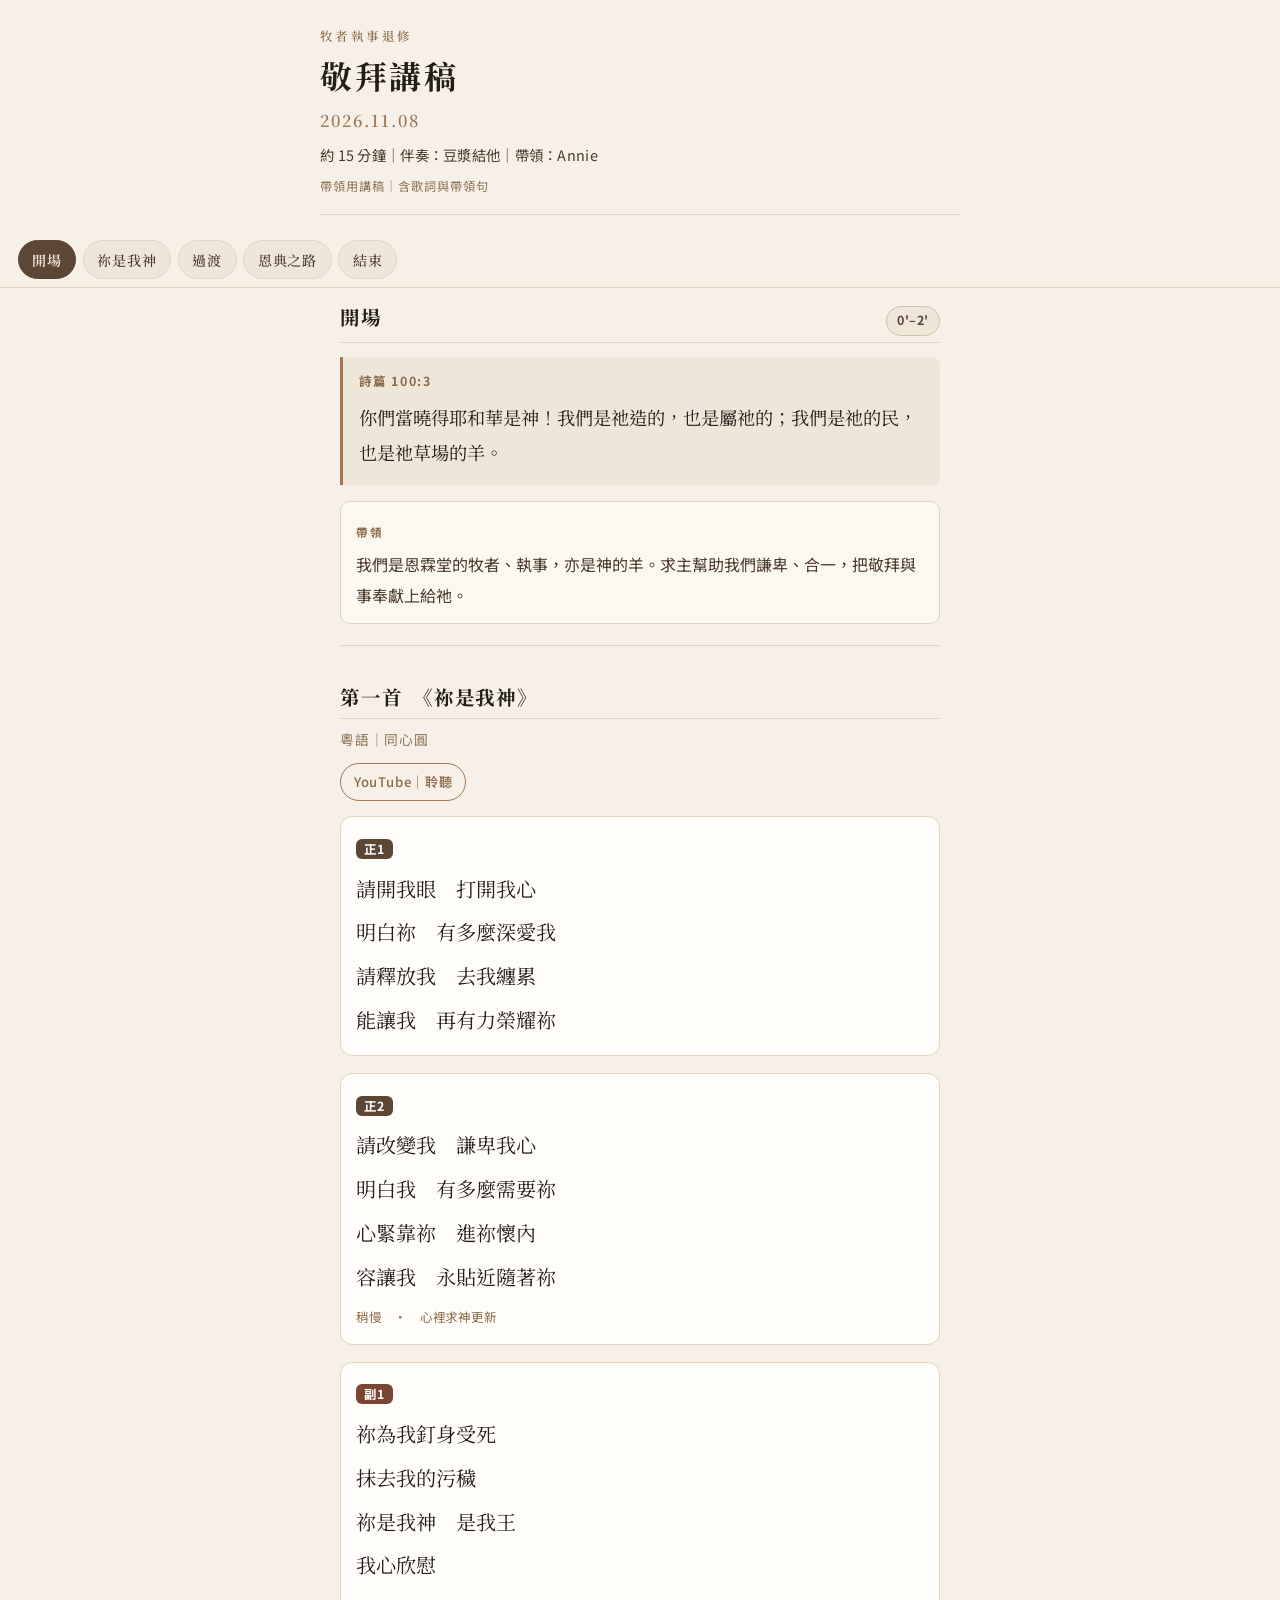
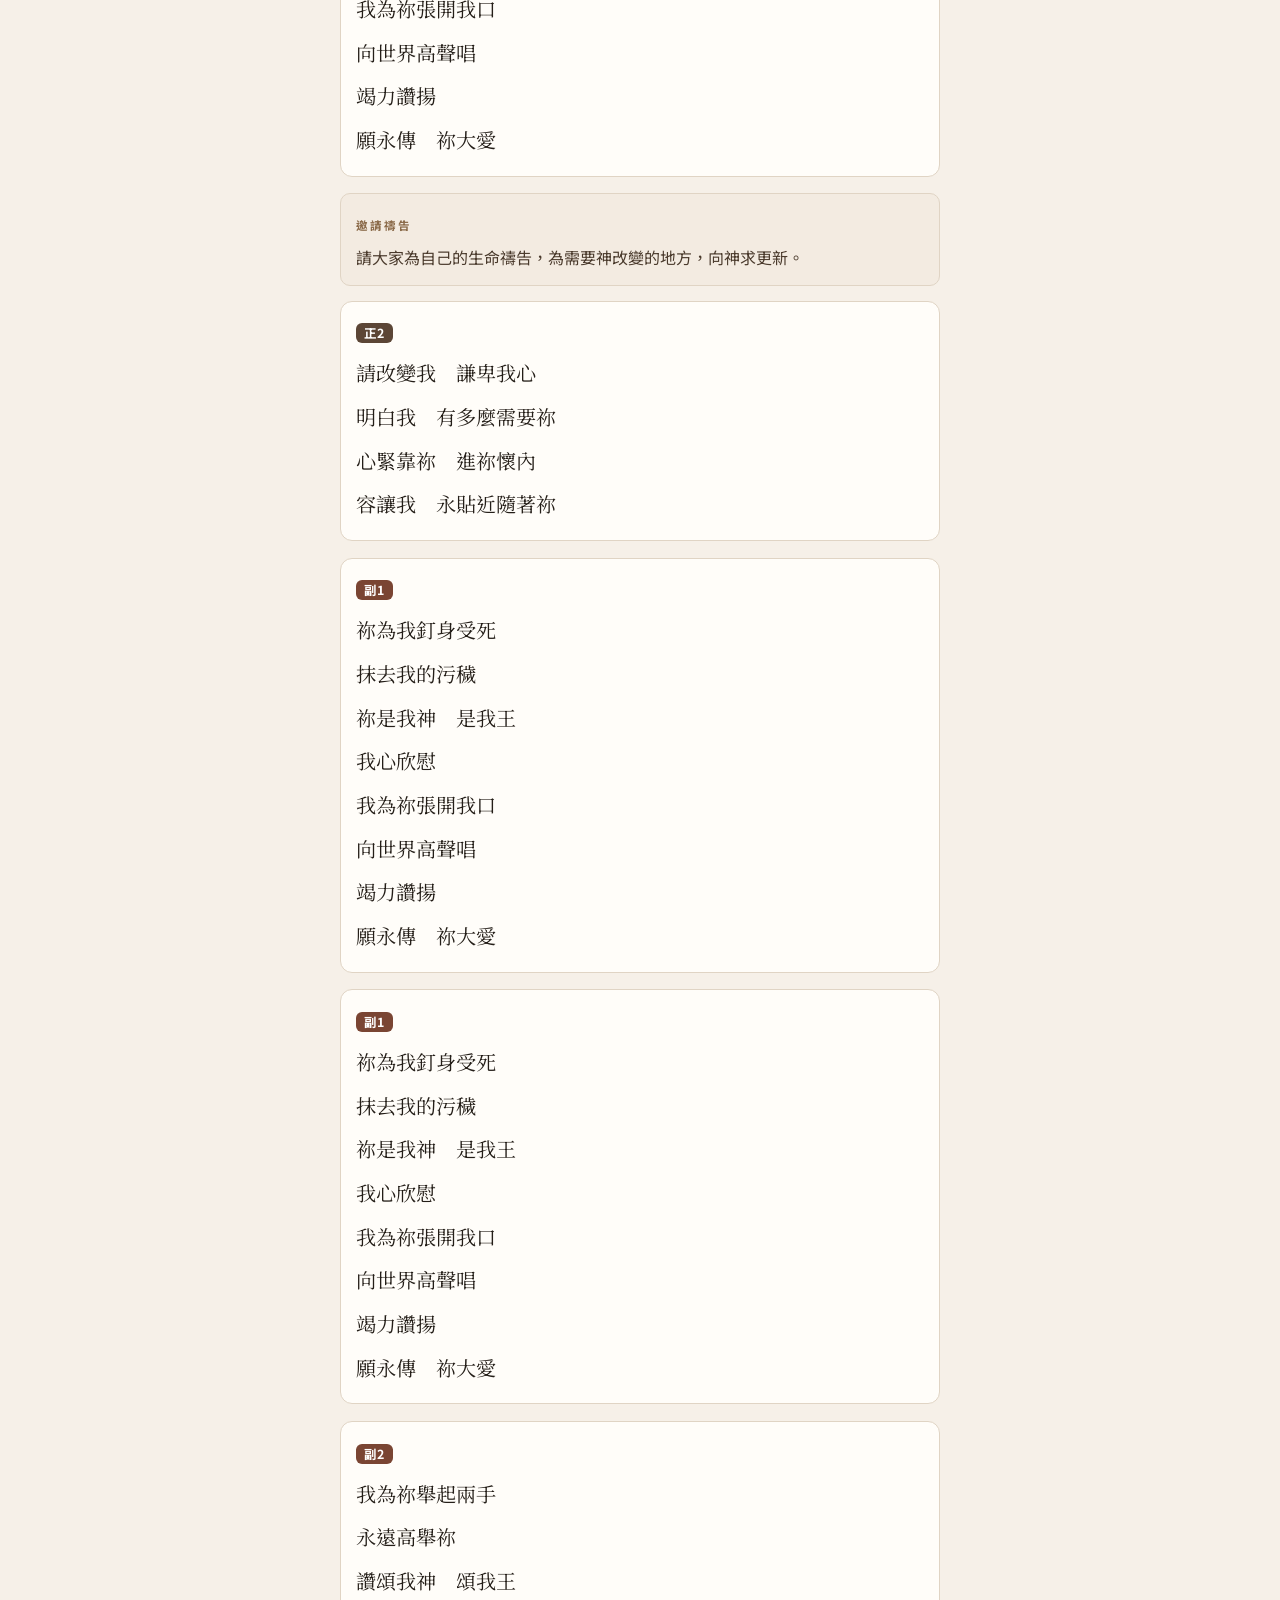
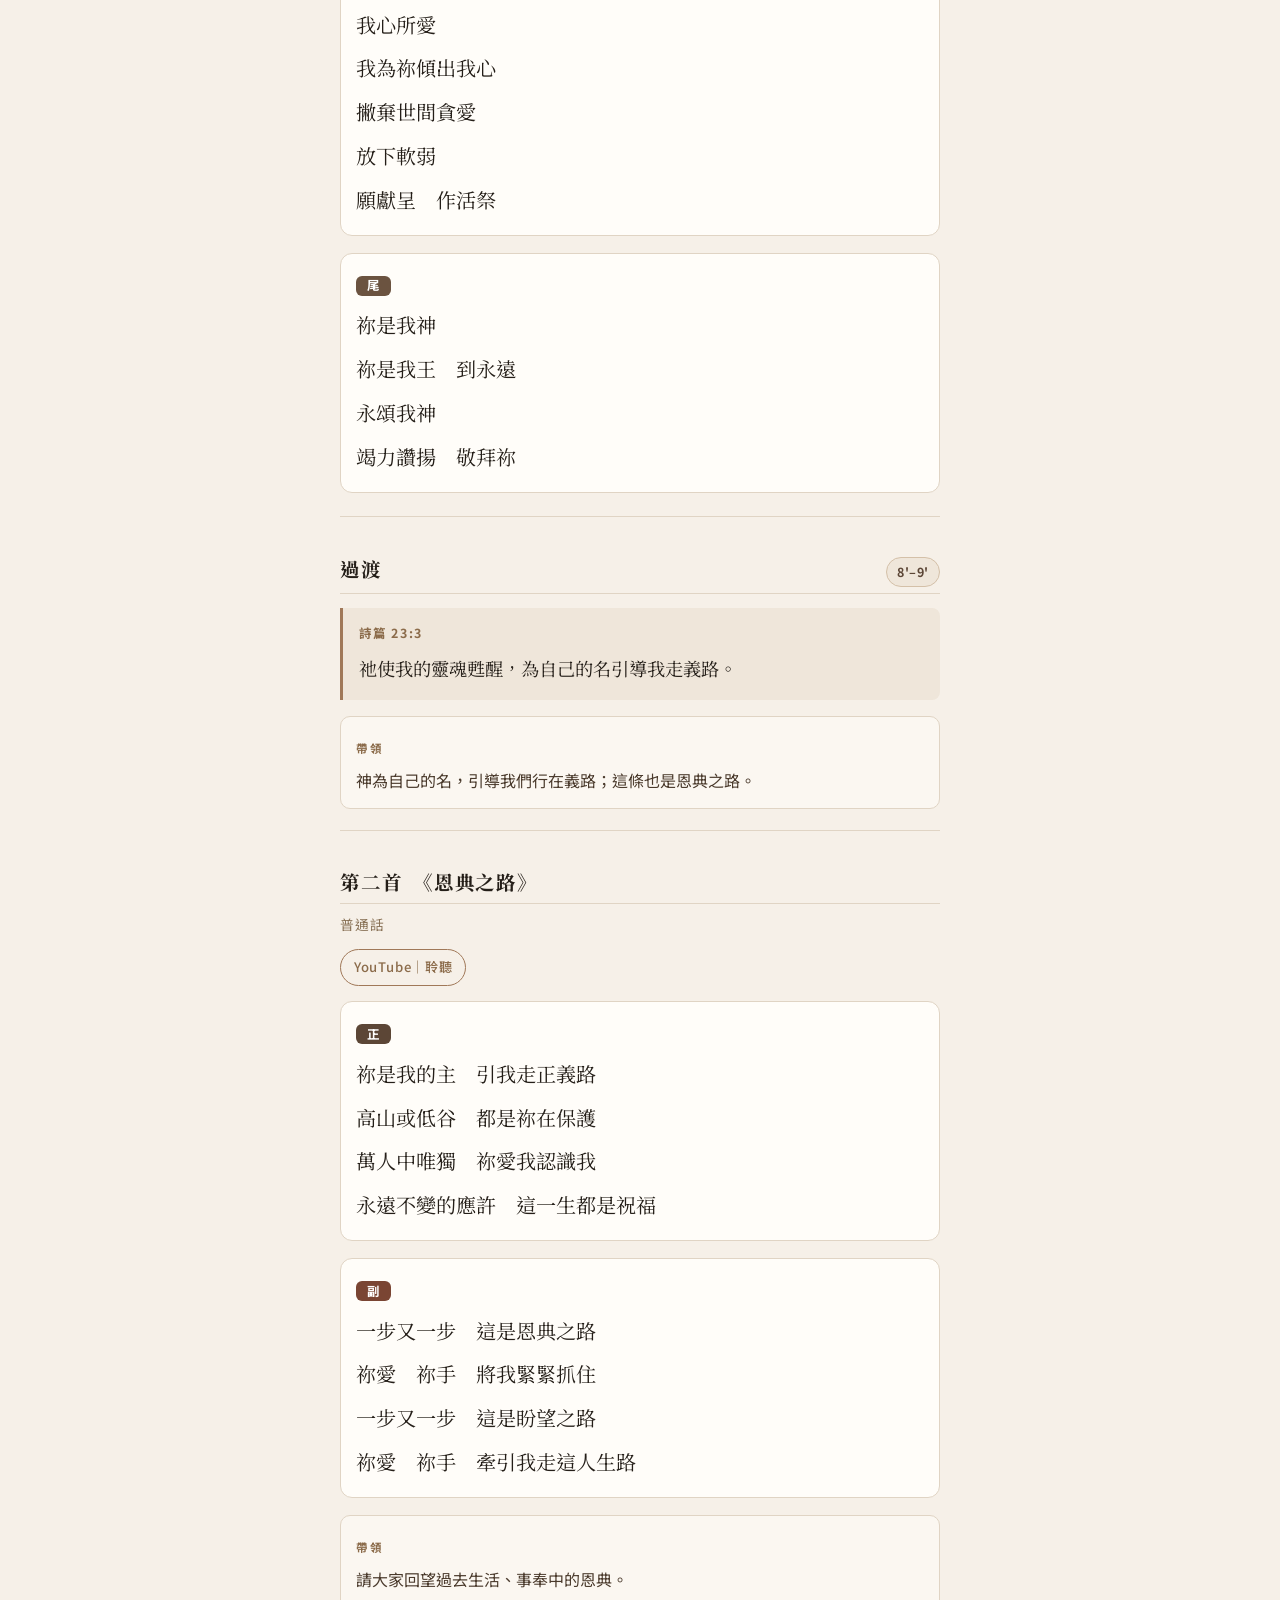
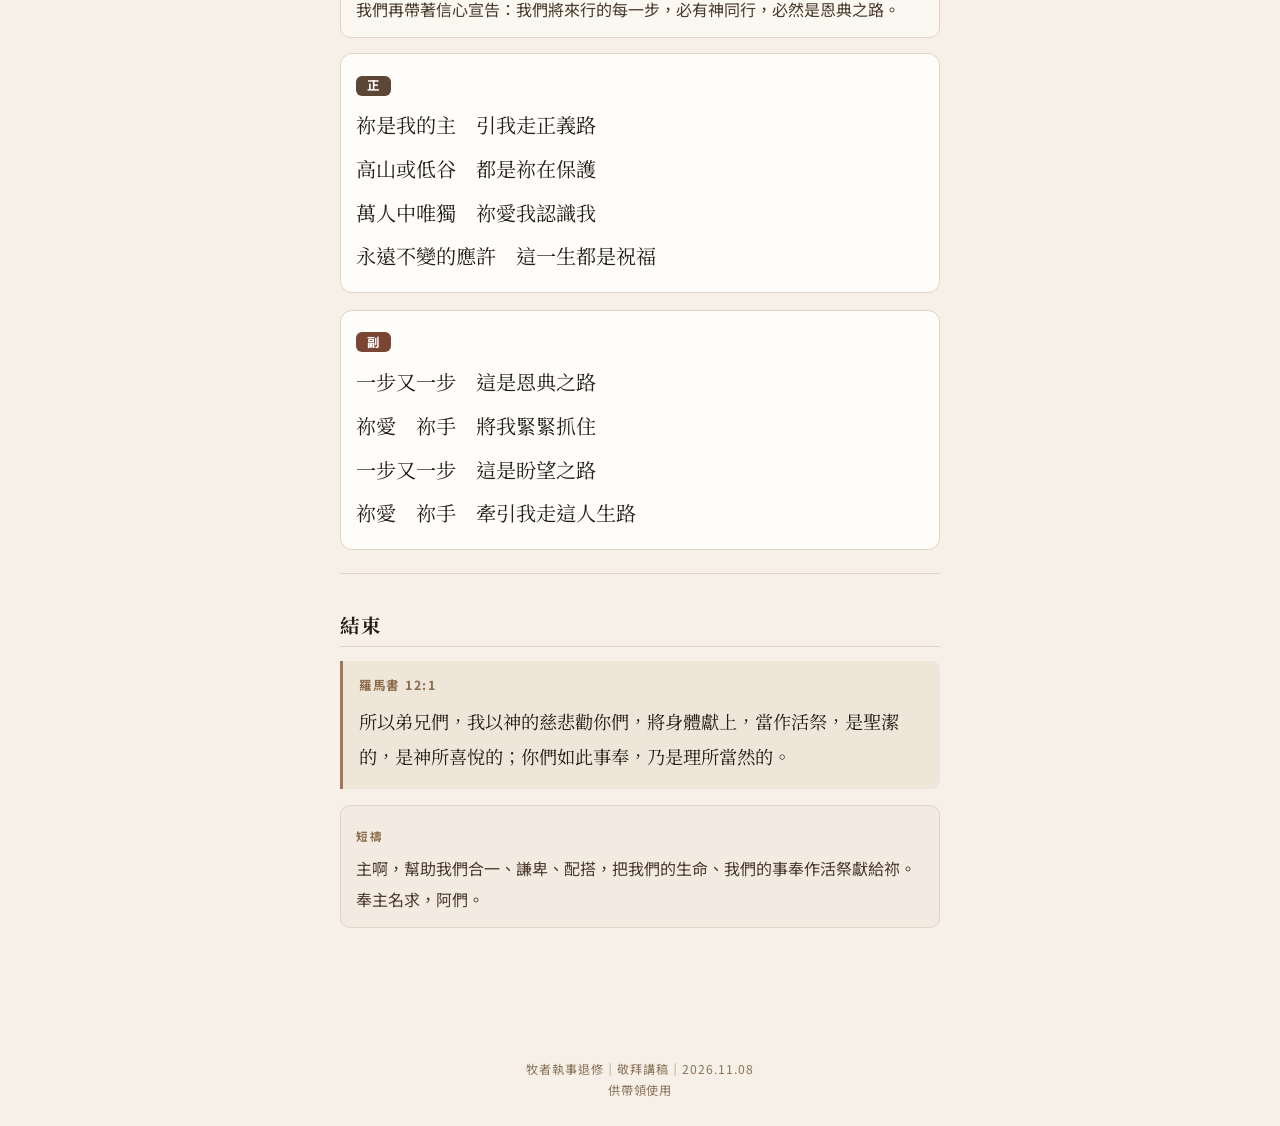
==== commit 5d476299: "Remove opening short prayer" ====
--- a/index.html
+++ b/index.html
@@ -11,7 +11,7 @@
   <link rel="preconnect" href="https://fonts.googleapis.com" />
   <link rel="preconnect" href="https://fonts.gstatic.com" crossorigin />
   <link href="https://fonts.googleapis.com/css2?family=Noto+Sans+TC:wght@400;500;700&family=Noto+Serif+TC:wght@400;600;700&display=swap" rel="stylesheet" />
-  <link rel="stylesheet" href="styles.css?v=20261108l" />
+  <link rel="stylesheet" href="styles.css?v=20261108m" />
 </head>
 <body>
   <header class="app-header" id="top">
@@ -50,10 +50,6 @@
         <p>我們是恩霖堂的牧者、執事，亦是神的羊。求主幫助我們謙卑、合一，把敬拜與事奉獻上給祂。</p>
       </div>
 
-      <div class="cue cue-pray">
-        <span class="cue-label">短禱</span>
-        <p>主啊，幫助我們專心來到祢面前，同心敬拜。奉主名求，阿們。</p>
-      </div>
     </section>
 
     <!-- 第一首 -->
@@ -265,6 +261,6 @@
     <p>供帶領使用</p>
   </footer>
 
-  <script src="app.js?v=20261108l"></script>
+  <script src="app.js?v=20261108m"></script>
 </body>
 </html>
